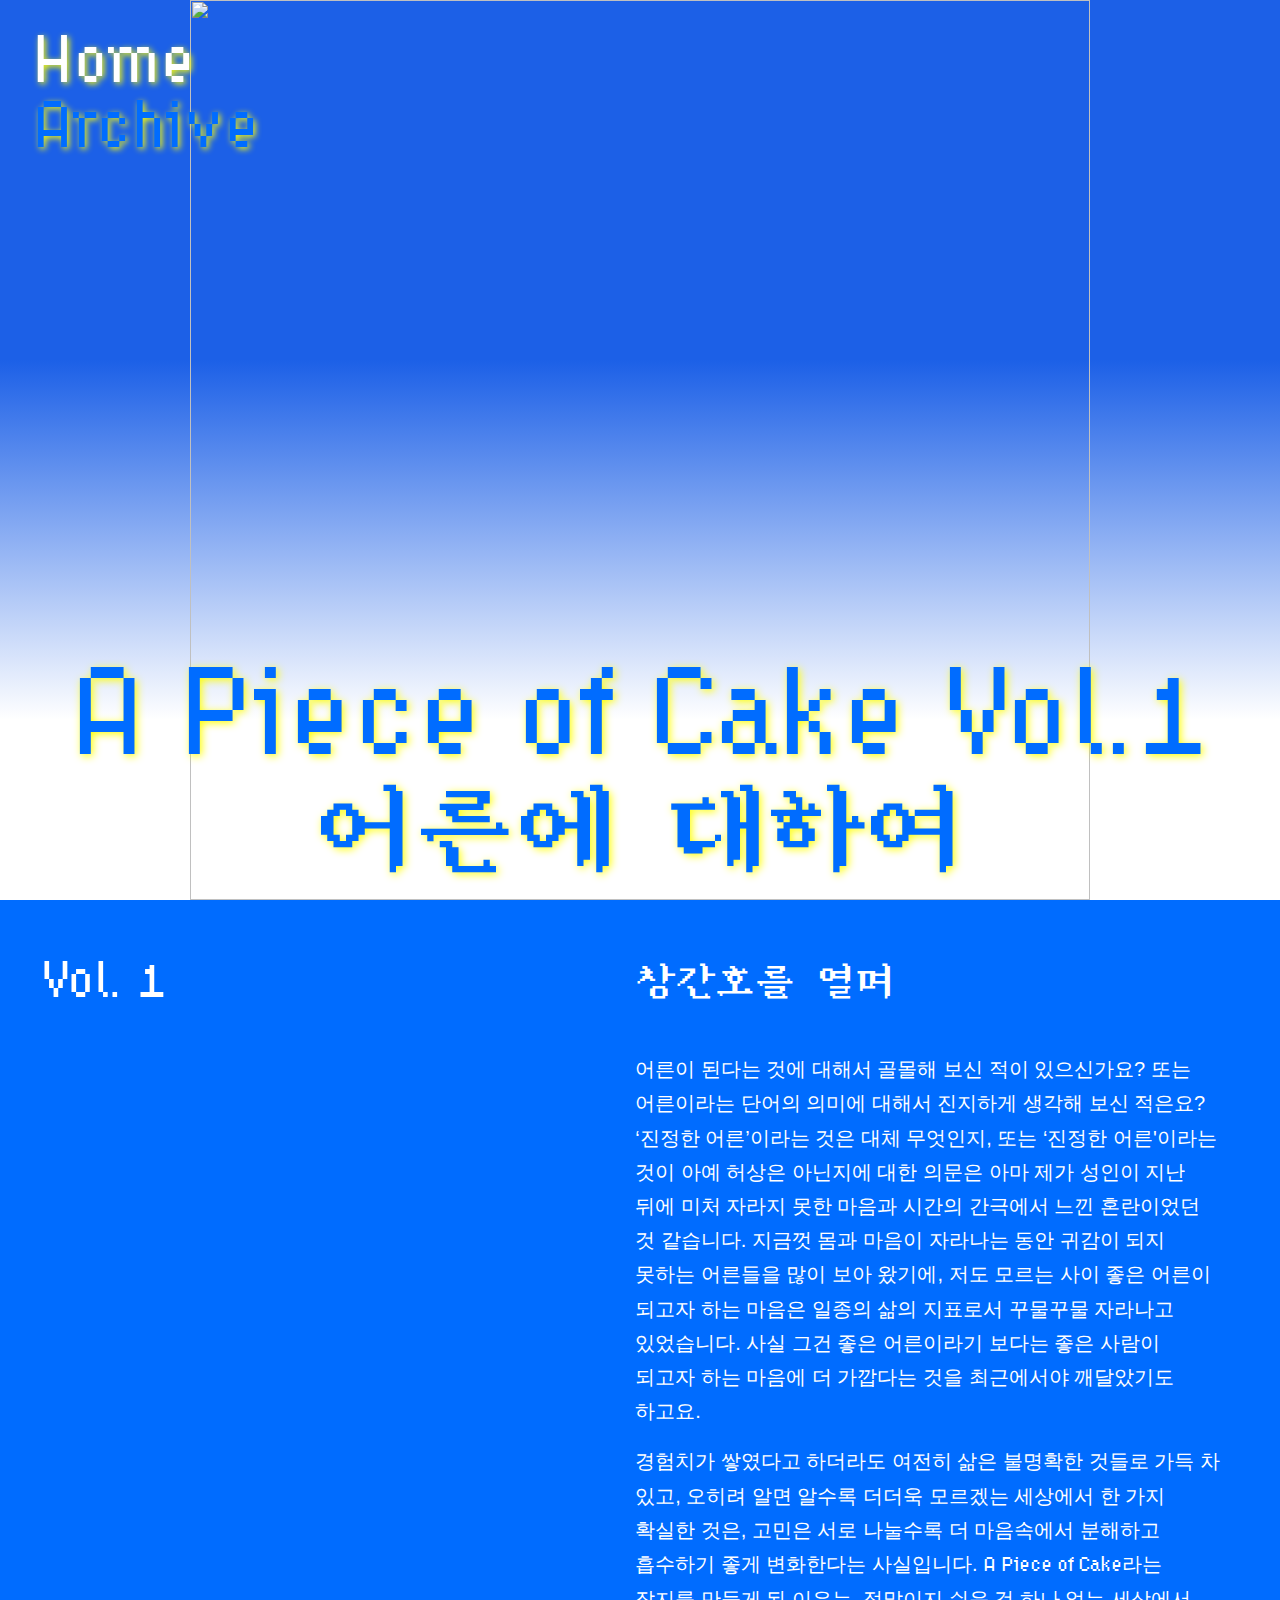
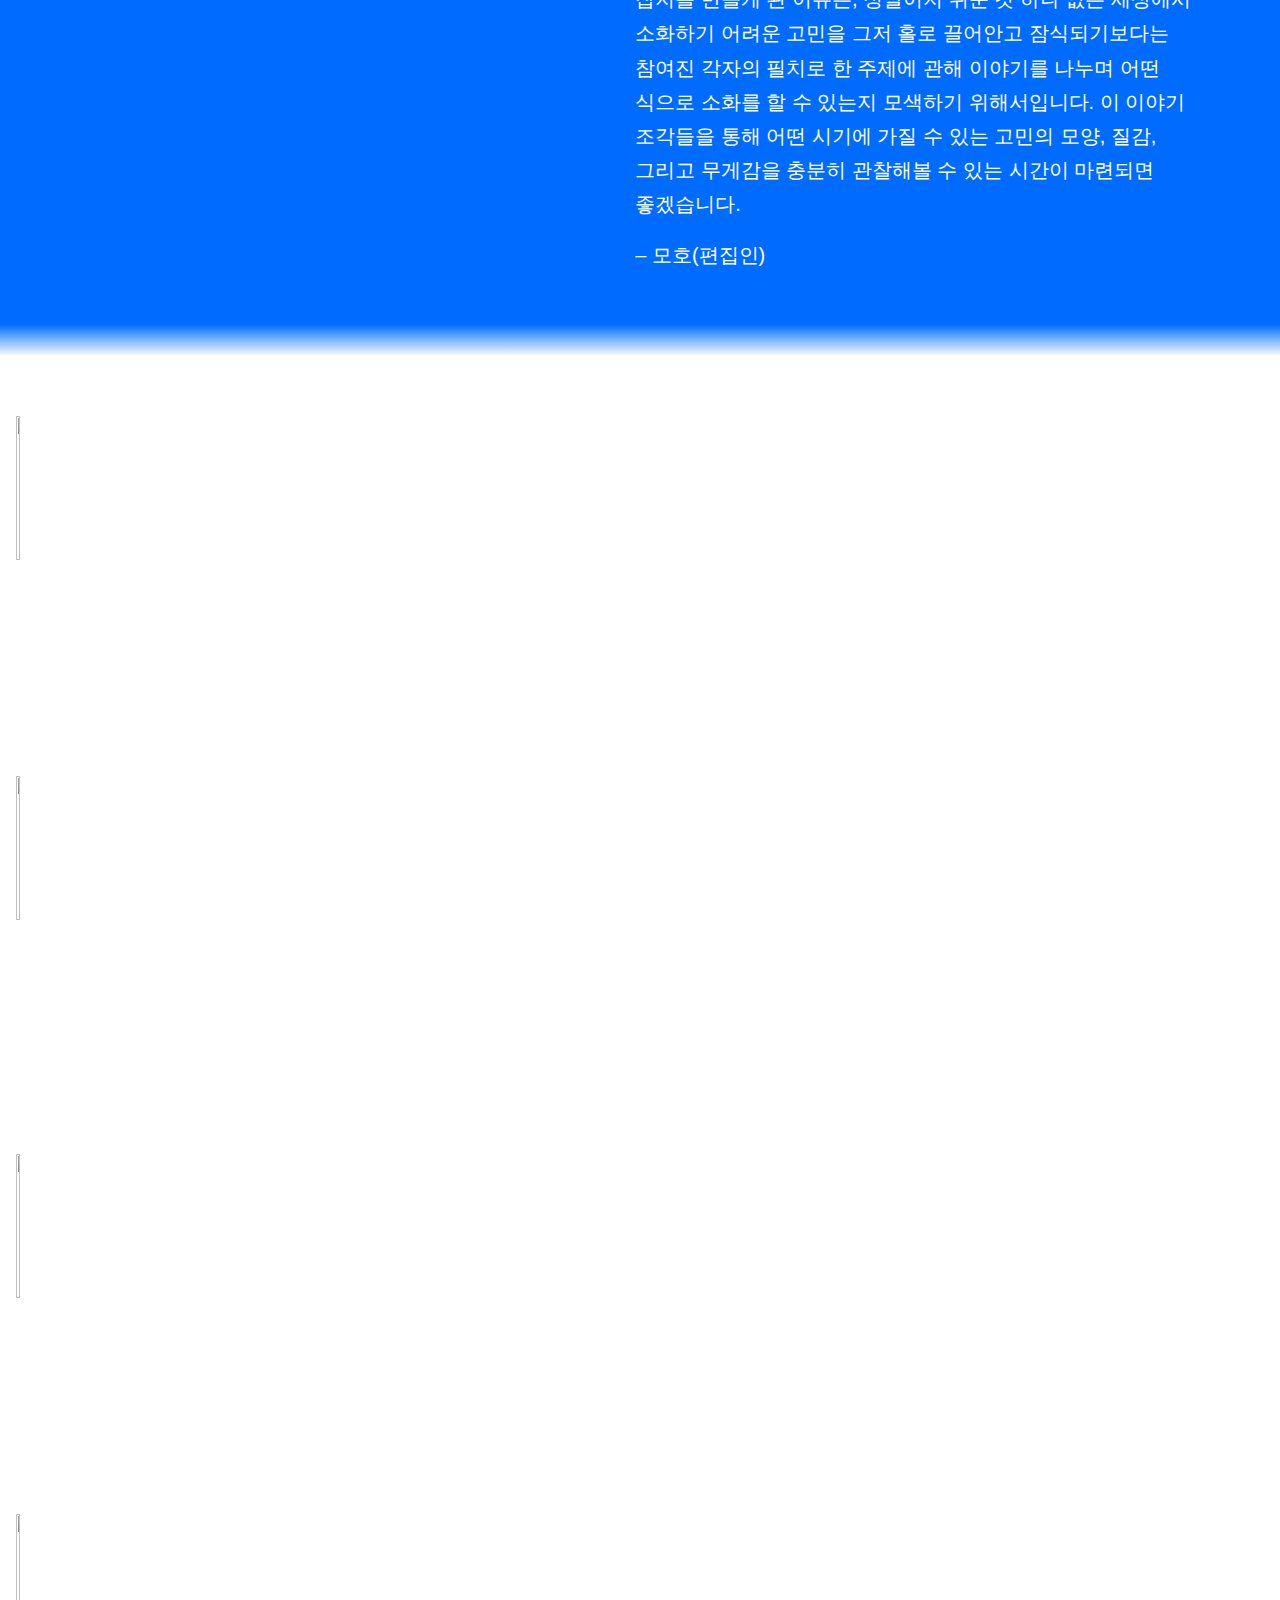
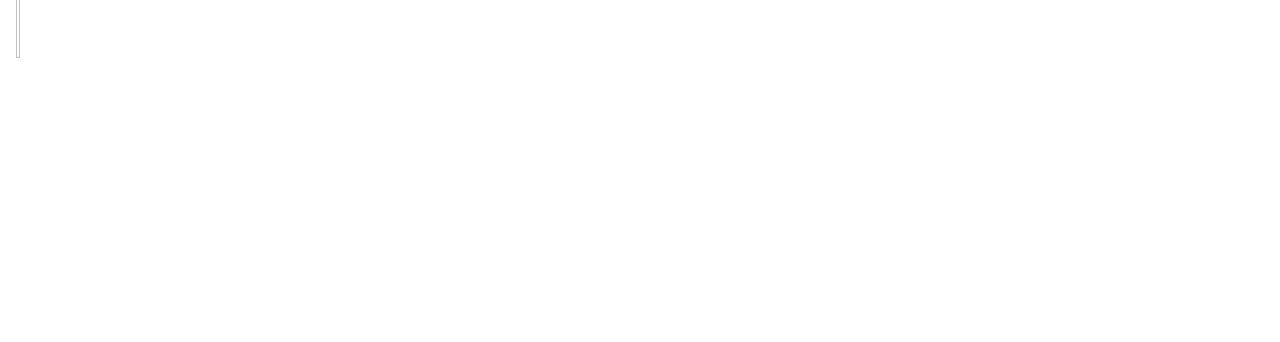
==== index.html @ 08dabeeb "Update index.html" ====
<html>

<head>
    <link href="style.css" rel="stylesheet" />
    <meta name="viewport" content="width=device-width, initial-scale=1.0">
    <!-- head section -->
    <meta charset="utf-8">
    <meta name="viewport" content="width=device-width, initial-scale=1.0">
    <title>A Piece of Cake</title>
    <link rel="preconnect" href="https://fonts.googleapis.com">
    <link rel="preconnect" href="https://fonts.gstatic.com" crossorigin>
    <link rel="stylesheet" href="https://use.typekit.net/sup1kyk.css">

</head>

<body>
     <div class="snowflake">
  <img src="https://i.imgur.com/RhcFx2c.png" width="25px">
  </div>
  <div class="snowflake">
💗
  </div>
  <div class="snowflake">
⭐
  </div>
  <div class="snowflake">
  <img src="https://i.imgur.com/KNVq7BA.png" width="25px">
  </div>
  <div class="snowflake">
 🐻
  </div>
  <div class="snowflake">
 <img src="https://i.imgur.com/RlGqJbG.png" width="25px">
  </div>
  <div class="snowflake">
   <img src="https://i.imgur.com/ihLG0Xl.png" width="25px">
  </div>
  <div class="snowflake">
 💖
  </div>
    <div class="snowflake">
   <img src="https://i.imgur.com/5XEeEf5.png" width="25px">
  </div>
  <div class="snowflake">
🍰
  </div>

    
  <header>
    <div class="nav-left">
    <a href="https://apieceofcake.kr/">Home</a><br>
    Archive
    </div>
    <div class="nav-right">
        <img src="https://i.imgur.com/lGwQfUf.png" width="100%;">
        <a href="#top"><img class="img-top" src="https://i.imgur.com/0zuUFqR.png"></a>
      </div>
  </header>

    <!-- partial:index.partial.html -->
    <div class="plate">
        <div class="plate-img">
            <img src="https://i.imgur.com/OkeqlAW.png">
        </div>
        <div class="plate-text">
            <h1 id="title">A Piece of Cake Vol.1</h1>
            <h1 id="id1">어른에 대하여</h1>
        </div>
    </div>

    <div class="opening">
        <div class="footer-name">
            <h1 id="id2">Vol. 1</h1>
        </div>
        <div class="footer-text">
            <h1 id="id3">창간호를 열며</h1><br>
            <p>어른이 된다는 것에 대해서 골몰해 보신 적이 있으신가요? 또는 어른이라는 단어의 의미에 대해서 진지하게 생각해 보신 적은요? ‘진정한 어른’이라는 것은 대체 무엇인지, 또는
                ‘진정한 어른'이라는 것이 아예 허상은 아닌지에 대한 의문은 아마 제가 성인이 지난 뒤에 미처 자라지 못한 마음과 시간의 간극에서 느낀 혼란이었던 것 같습니다. 지금껏 몸과 마음이
                자라나는 동안 귀감이 되지 못하는 어른들을 많이 보아 왔기에, 저도 모르는 사이 좋은 어른이 되고자 하는 마음은 일종의 삶의 지표로서 꾸물꾸물 자라나고 있었습니다. 사실 그건 좋은
                어른이라기 보다는 좋은 사람이 되고자 하는 마음에 더 가깝다는 것을 최근에서야 깨달았기도 하고요.</p>
            <p>경험치가 쌓였다고 하더라도 여전히 삶은 불명확한 것들로 가득 차 있고, 오히려 알면 알수록 더더욱 모르겠는 세상에서 한 가지 확실한 것은, 고민은 서로 나눌수록 더 마음속에서 분해하고 흡수하기 좋게 변화한다는 사실입니다. <em>A Piece of Cake</em>라는 잡지를 만들게 된 이유는, 정말이지 쉬운 것 하나 없는 세상에서 소화하기 어려운 고민을 그저 홀로 끌어안고 잠식되기보다는 참여진 각자의 필치로 한 주제에 관해 이야기를 나누며 어떤 식으로 소화를 할 수 있는지 모색하기 위해서입니다. 이 이야기 조각들을 통해 어떤 시기에 가질 수 있는 고민의 모양, 질감, 그리고 무게감을 충분히 관찰해볼 수 있는 시간이 마련되면 좋겠습니다.</p>
            <p>– 모호(편집인)</p>
        </div>
    </div>

<div class="cakes">
  <div class="cakes-img">
    <a href="vol1-1.html"><img src="https://i.imgur.com/VJdp5DY.png" width="100%;"></a>
    <a href="vol1-2.html"><img src="https://i.imgur.com/j5VMl2W.png" width="100%;"></a><br>
    <a href="vol1-3.html"><img src="https://i.imgur.com/gZuU8E0.png" width="100%;"></a>
    <a href="vol1-4.html"><img src="https://i.imgur.com/3EsRBGJ.png" width="100%;"></a>
</div>
</div>
    <!-- partial -->
</body>

</html>
---- style.css ----
*,
*:before,
*:after {
  margin: 0;
  box-sizing: border-box;
}


@font-face {
    font-family: 'hydrophiliaiced';
    src: url('hydrophilia_iced-webfont.woff2') format('woff2'),
         url('hydrophilia_iced-webfont.woff') format('woff');
    font-weight: normal;
    font-style: normal;
}

@font-face {
    font-family: 'Pretendard-Variable';
    src: url('https://cdn.jsdelivr.net/gh/Project-Noonnu/noonfonts_2107@1.1/Pretendard-Regular.woff') format('woff');
    font-weight: 400 600 800;
    font-display: swap;
    font-style: normal;
}

@font-face {
    font-family: 'Pretendard-Variable';
    src: url('https://cdn.jsdelivr.net/gh/Project-Noonnu/noonfonts_2107@1.1/Pretendard-Regular.woff') format('woff');
    font-weight: 400 600 800;
    font-display: swap;
    font-style: normal;
}


@font-face {
    font-family: 'DOSMyungjo';
    src: url('media/font/DOSMyungjo.woff') format('woff');
    font-display: swap;
    font-style: normal;
}

body {
  height: 100%;
  overflow-x: hidden; /* Hide horizontal scrollbar */
  font-family: 'Pretendard-Regular', sans-serif;
  font-size: var(--font-size-m);
  line-height: var(--line-height);
  overflow-y: scroll;
  margin: 0;
       background-image: url("https://i.imgur.com/jfkeXOe.png");
 background-position: center;
  background-size: cover;
    background-attachment: fixed;
    background-repeat:   no-repeat;
  height: 100%;

}

.snowflake {
  font-size: 3em;
  font-family: Arial;
  text-shadow: 0 0 3px #ffffff;
}

.snowflake img {
  width: 10%;
}

 @-webkit-keyframes snowflakes-fall{
    0%{
        top:-10%
    }
    100%{
        top:100%
    }
}
@-webkit-keyframes snowflakes-shake{
    0%{
        -webkit-transform:translateX(0px);
        transform:translateX(0px)
    }
    50%{
        -webkit-transform:translateX(80px);
        transform:translateX(80px)
    }
    100%{
        -webkit-transform:translateX(0px);
        transform:translateX(0px)
    }
}
@keyframes snowflakes-fall{
    0%{
        top:-10%
    }
    100%{
        top:100%
    }
}
@keyframes snowflakes-shake{
    0%{
        transform:translateX(0px)
    }
    50%{
        transform:translateX(80px)
    }
    100%{
        transform:translateX(0px)
    }
}
.snowflake{
    position:fixed;
    top:-10%;
    z-index:9999;
    -webkit-user-select:none;
    -moz-user-select:none;
    -ms-user-select:none;
    user-select:none;
    cursor:default;
    -webkit-animation-name:snowflakes-fall,snowflakes-shake;
    -webkit-animation-duration:3s,10s;
    -webkit-animation-timing-function:linear,ease-in-out;
    -webkit-animation-iteration-count:infinite,infinite;
    -webkit-animation-play-state:running,running;
    animation-name:snowflakes-fall,snowflakes-shake;
    animation-duration:3s,10s;
    animation-timing-function:linear,ease-in-out;
    animation-iteration-count:infinite,infinite;
    animation-play-state:running,running
}
.snowflake:nth-of-type(0){
    left:1%;
    -webkit-animation-delay:0s,0s;
    animation-delay:0s,0s
}
.snowflake:nth-of-type(1){
    left:10%;
    -webkit-animation-delay:1s,1s;
    animation-delay:1s,1s
}
.snowflake:nth-of-type(2){
    left:20%;
    -webkit-animation-delay:6s,.5s;
    animation-delay:6s,.5s
}
.snowflake:nth-of-type(3){
    left:30%;
    -webkit-animation-delay:4s,2s;
    animation-delay:4s,2s
}
.snowflake:nth-of-type(4){
    left:40%;
    -webkit-animation-delay:2s,2s;
    animation-delay:2s,2s
}
.snowflake:nth-of-type(5){
    left:50%;
    -webkit-animation-delay:8s,3s;
    animation-delay:8s,3s
}
.snowflake:nth-of-type(6){
    left:60%;
    -webkit-animation-delay:6s,2s;
    animation-delay:6s,2s
}
.snowflake:nth-of-type(7){
    left:70%;
    -webkit-animation-delay:2.5s,1s;
    animation-delay:2.5s,1s
}
.snowflake:nth-of-type(8){
    left:80%;
    -webkit-animation-delay:1s,0s;
    animation-delay:1s,0s
}
.snowflake:nth-of-type(9){
    left:90%;
    -webkit-animation-delay:3s,1.5s;
    animation-delay:3s,1.5s
}

::-webkit-scrollbar {
  width: 12px;
  height: 12px;
}
::-webkit-scrollbar-button {
  width: 0px;
  height: 0px;
}
::-webkit-scrollbar-thumb {
  background: #ffffff;
  border: 0px dashed #0055ff;
  border-radius: 50px;
  -webkit-box-shadow:0 0 6px #0032ff inset;
}
::-webkit-scrollbar-thumb:hover {
  background: #ffffff;
}
::-webkit-scrollbar-thumb:active {
  background: #ffffff;
}
::-webkit-scrollbar-track {
  background: #ffffff;
  border: 0px none #ffffff;
  border-radius: 50px;
}
::-webkit-scrollbar-track:hover {
  background: #ffffff;
}
::-webkit-scrollbar-track:active {
  background: #ffffff;
}
::-webkit-scrollbar-corner {
  background: transparent;
}

::selection {
  color: #2168D6;
  background: #F8F270;
}

/****** LANDING PAGE ******/

.plate {
  background: linear-gradient(0deg, white 20%, #1C60E7 60%);
  width: -moz-fit-content;
  height: 100%;
  /* filter: drop-shadow(0px 0px 3px rgba(0, 85, 255, 0.46)); */
  position: relative;
  margin: 0;
}

.plate-text {
  position: absolute;
  bottom: 20px;
  z-index: 999;
  width: 100%;
  margin-left/margin-right: auto;
}

#title { 
  font-size: 120px;
  line-height: 120px;
  color: #006cff; 
  font-family: hydrophiliaiced;
  font-style: normal;
  margin-bottom: 30px;
  filter: drop-shadow(2px 2px 4px yellow)
}

#id1 {
  font-size: 100px;
  color: #006cff;
  font-family: 'DOSMyungjo';
  padding: 0;
  margin: 0;
  filter: drop-shadow(2px 2px 4px yellow);
}

#id2 {
  font-family: hydrophiliaiced;
  font-size: 2.5em;
  text-align: left;
  color: #FFFFFF;
}

.plate img {
  height: 100vh;
  width: auto;
}

.opening {
  background: linear-gradient(0deg, rgba(0,0,0,0) 2%, #006cff 5%);
  width: -moz-fit-content;
  display: flex;
  justify-content: space-between;
}


#id3 {
  font-family: 'DOSMyungjo', serif;
  font-size: 2em;
  text-align: left;
  color: #FFFFFF;
  margin-bottom: 15px;
}


.footer-text {
  position: relative;
  font-family: 'Pretendard-Regular', sans-serif;
  z-index: 100;
  right: 0px;
  height: 100%;
  width: 60%;
  font-size: 20px;
  line-height: 171%;
  color: #ffffff;
  text-align: left;
  padding-right: 3em;
  padding-bottom: 3em;
  padding-top: 3em;
  word-break: keep-all;
  float: right;
  overflow-wrap: normal;
  font-weight: 400;
}

.footer-text > p{
  margin-bottom: 0.8em;
}

.footer-name {
  font-family: 'Pretendard-Regular', sans-serif;
  z-index: 100;
  right: 0px;
  height: 100%;
  width: 60%;
  font-size: 20px;
  line-height: 171%;
  color: #ffffff;
  text-align: left;
  text-align: left;
  padding: 3em;
  word-break: keep-all;
  height: 100%;
  overflow-wrap: normal;
  font-weight: 400;
  margin-bottom: 0.8em;
  margin-left: -1em;
}


.cakes{

  width: -moz-fit-content;
  hieght: 100%;
  padding: 0.5em;
    position: relative;
    text-align: 0.2em;
float: left;
text-align: center;

}

.cakes img{
width: 40%;
text-align: 0.2em;

}

.nav-left {
  position: fixed;
  z-index: 999;
  font-size: 5vw;
  margin-left: 0.5em;
  margin-top: 30px;
  color: #006cff;
font-family: hydrophiliaiced;
font-style: normal;
  filter: drop-shadow(2px 2px 3px yellow)
}

.nav-left:hover {
  position: fixed;
  z-index: 999;
  font-size: 5vw;
  margin-left: 0.5em;
  margin-top: 30px;
  color: yellow;
font-family:  hydrophiliaiced;
font-style: normal;
  filter: drop-shadow(2px 2px 2px #0032ff)
}

  .nav-right {
      position: fixed;
  z-index: 999;
 right: 0px;
 width: 25%;
 margin-right: 25px;
  margin-top: 30px;

  }

 .nav-right img{
        width: 100%;
        position: absolute;
        left: 0px;
        top: 0px;
        filter: drop-shadow(5px 5px 5px rgba(249, 255, 74, 0.86))

    }

    .img-top{
        display: none;   /* Hide top Image */
        z-index: 600;
    }


  .nav-right:hover .img-top{
    display: inline;
    width: 100%;
      position: absolute;
right: 0px;
 margin-right: 0px;
    z-index: 600;
  }

/****** MOBILE ******/
@media only screen and (max-width: 700px) {
  body {
  overflow-x: hidden; /* Hide horizontal scrollbar */
  display: flex;
  flex-direction: column;
  }

  ::-webkit-scrollbar {
    display: none;
}



.nav-left {
  font-size: 7.5vw;
  margin-left: 0.8em;
}

.nav-left:hover {
  font-size: 7.5vw;
margin-left: 0.8em;
}

.plate {
  width: -moz-fit-content;
  height: 100vh;
  margin: 0;
}

.plate-text {
  font-size: 6vw;
  margin: 0;
}

.plate-img {
  width: 100%;
  height: auto;
  margin: 0;
}

.plate-img > img {
  width: 100%;
  height: auto;
}

#title {
  font-size: 42px;
  line-height: 42px;
  margin: 0;
}


#id1 {
  font-size: 36px;
  line-height: 36px;
  margin: 0;
}

#id2 {
  font-family: hydrophiliaiced;
  font-size: 1.2em;
  text-align: left;
  color: #FFFFFF;
  left: -1em;
}

#id3 {
  font-family: 'DOSMyungjo', serif;
  font-size: 1.2em;
  text-align: left;
  color: #FFFFFF;
}


.footer-name {
  display: none;
}

.opening {
  background: linear-gradient(0deg, rgba(0,0,0,0) 2%, #006cff 5%);
  width: -moz-fit-content;
  display: flex;
  flex-direction: column;
  padding-top: 1em;
  justify-content: space-between;

}

.footer-text {
  font-size: 18px;
  width: 100%;
  color: #ffffff;
  margin-top: -1em;
  margin-left: 2em;
}

.footer-name {
  margin-left: 1.7em;

}

.nav-right {
  width: 30%;
  margin-right: 1.3em;
}


.post-cake {
  padding-top: 100px;
}

.post-cake > img {
  width: 80%;
}

.youtube-container {
  width: 100%;
}
  
}
  
/****** POSTS ******/

.work {
  height: auto;
  width: 600px;
  display: block;
  margin-left: auto;
  margin-right: auto;
  word-break: keep-all;
}


.work > p{
  width: auto;
  margin-right: auto;
  color: #FCFFCE;
  text-align: left;
  display: inline-block;
  font-size: 20px;
  line-height: 171%;
  word-break: keep-all;
  display: flex;
  font-weight: 400;
  margin-bottom: 0.8em;
}

.work > p.logline {
  font-weight: 600;
  color: #FCFFCE;
  word-break: keep-all;
}

.work > p.bigger {
  font-weight: 600;
  font-size: 24px;
  line-height: 171%;
  color: #FCFFCE;
  word-break: keep-all;
  margin-bottom: 0;
  margin-top: 40px;
}

.work > p.sub {
  font-weight: 600;
  font-size: 21px;
  line-height: 171%;
  color: #FCFFCE;
  word-break: keep-all;
  margin-bottom: 0;
}

.work > p.underline{
  font-size: 20px;
  text-decoration: underline wavy;
  line-height: 171%;
  word-break: keep-all;
  display: flex;
  font-weight: 400;
}

.work > p.slider__txt{
  font-size: 20px;
  word-break: keep-all;
}
  
h2 {
    font-size: 16px;
    line-height: 160%;
    word-break: keep-all;
    display: block;
    font-weight: 600;
    text-align: center;
    color: #34B190;
    background-color: #FCFFCE;
    border-radius: 25px;
    padding: 5px;
    width: 145px;
    margin-left: auto;
    margin-right: auto;
    margin-bottom: 60px;
}

h3 {
    font-size: 16px;
    line-height: 160%;
    word-break: keep-all;
    display: block;
    font-weight: 600;
    text-align: center;
    color: #FCFFCE;

    text-decoration: underline wavy;
    border-radius: 25px;
    padding: 5px;
    width: 145px;
    margin-left: auto;
    margin-right: auto;
    margin-bottom: 20px;
}

em {
  font-family: 'hydrophiliaiced', serif;
  font-style: normal;
}

.work > img {
    position: relative;
    display: block;
    place-items: center;
    height: auto;
    width: 100%;
    margin: auto;
    z-index: 90;
    border: 2px solid #F4FFCE;
    border-radius: 113px;
    margin: 40px 0 40px 0;
}

div{
  margin-bottom: 30px;
}


h1 {
    font-family: 'DOSMyungjo', serif;
    font-weight: 400;
    font-size: 36px;
    line-height: 43px;
    display: block;
    text-align: center;
    color: #FCFFCE;
    margin-bottom: 60px;
}

.resume-content {
    margin: 1em 0 2em 0;
    list-style: none;
}

.resume-content-item {
    font-size: var(--font-size-m);
    line-height: calc(var(--line-height) * 1.7);
    padding-left: 10em;
    padding-right: auto;
}

#resume > article:last-of-type > .resume-content {
    margin-bottom: 0;
}

#main{
  width: auto;
  height: 100vh;
  background-color: #34B190;
  display: flex;
  justify-content: center;
  padding: 0;
  overflow: hidden;
  margin: auto;
}

img {
    position: relative;
    display: block;
    place-items: center;
    height: auto;
    width: 50%;
    margin: auto;
    z-index: 90;
}


.profile {
  height: auto;
  width: 45%;
  display: block;
  margin-left: auto;
  margin-right: auto;
  word-break: keep-all;
  align-items: center;
  margin-top: 200px;
}

  .profile > h1{
    font-size: 16px;
    line-height: 171%;
    word-break: keep-all;
    display: block;
    font-weight: 600;
    text-align: center;
    color: #FCFFCE;
    margin: 20px 0 20px 0;
  }

  .profile > p{
    font-size: 16px;
    line-height: 171%;
    word-break: keep-all;
    display: block;
    font-weight: 400;
    text-align: center;
    color: #FCFFCE;
  }

  .profile > p.underline{
    font-size: 16px;
    line-height: 171%;
    word-break: keep-all;
    display: block;
    font-weight: 400;
    text-align: center;
    color: #FCFFCE;
    text-decoration: underline;
    margin-top: 20px;
  }

  .profile > img{
    position: relative;
    display: block;
    place-items: center;
    height: auto;
    width: 30%;
    margin: auto;
    z-index: 90;
    border: 2px solid #F4FFCE;
    border-radius: 80px;
  }


/*horizontal slide css code*/

  .work.j > p {
    display: block;
    white-space: normal;
  }

  .section input[id*="slide"]{
    display:none;
  }

  .section .slidewrap {
    max-width: 100%;
    margin:0 auto;
    overflow: hidden;
  }

  .section .slidelist{
    white-space: nowrap;
    font-size:0;
  }

  .section .slidelist > li{
    display: inline-block;
    vertical-align: middle;
    width: 100%;
    transition: all .5s;
  }

  .section .slidelist > li > a{
    display: block;
  }

  .section .slidelist > li > a img{
    width: 50%;
  }

  .section .slidelist label{
    position: absolute;
    z-index: 10;
    top: 50%;
    transform: translateY(-50%);
    padding: 50px;
    cursor: pointer;
  }

  .section .slidelist .left{
    left: 0;
    background: url("https://i.imgur.com/8QI4dfr.png") center center / 50% no-repeat;
  }

  .section .slidelist .right{
    right: 0;
    background: url("https://i.imgur.com/XAldSvO.png") center center / 50% no-repeat;
  }

  .section [id="slide01"]:checked ~ .slidewrap .slidelist > li {transform:translateX(0%);}
  .section [id="slide02"]:checked ~ .slidewrap .slidelist > li {transform:translateX(-100%);}
  .section [id="slide03"]:checked ~ .slidewrap .slidelist > li {transform:translateX(-200%);}
  .section [id="slide04"]:checked ~ .slidewrap .slidelist > li {transform:translateX(-300%);}
  .section [id="slide05"]:checked ~ .slidewrap .slidelist > li {transform:translateX(-400%);}


iframe {
  position: relative;
  display: grid;
  place-items: center;
  width: 50%;
  margin: auto;
  transition: width 1s linear;
  z-index: 90;
  margin-bottom: 100px;
}

a:link {
  color : white;
  text-decoration: none;
}
a:visited {
  color : white;
  text-decoration: none;
}

a:active {
  color : white;
  text-decoration: none;
}

footer{
  bottom:0;
  width:100%;
  height: auto;
  padding-bottom: 50px;
  padding-top: 50px;
  display: flex;
  justify-content: space-between;
  filter: drop-shadow(0px 0px 5px #FFFFFF);
  gap: 70%;
}

footer > #arrow > a{
  display: flex;
  flex-direction: row;
  flex: 1;
  justify-content: space-between;
  align-items: stretch;
  align-content: space-between;
  flex-wrap: wrap;
}

/****PAGES****/

body.moho {
  background-color: #34B190;
}

/*annu*/

body.annu {
  background-color: #242424;
}

.annu > h1{
  color: #FFEE59;
}

.annu > h2{
  color: #242424;
  background-color: #FFEE59;
}

.annu > h3{
  color: #FFEE59;
}

.annu > p{
  color: #FFEE59;
}

.annu > .profile > p{
  color: #FFEE59;
}

.annu > .profile > h1{
  color: #FFEE59;
}

.annu > .profile > img{
  border: 2px solid #FFEE59;
}

/*jinsim*/

body.jinsim {
  background-color: #A88CDA;
}

.jinsim > h1{
  color: #69FFA5;
}

.jinsim > h2{
  color: #A88CDA;
  background-color: #69FFA5;
}

.jinsim > h3{
  color: #69FFA5;
}

.jinsim > p{
  color: #69FFA5;
}

.jinsim > .profile > p{
  color: #69FFA5;
}

.jinsim > .profile > h1{
  color: #69FFA5;
}

.jinsim > .profile > img{
  border: 2px solid #69FFA5;
}

/*j*/

body.j {
  background-color: #006496;
}

.j > h1{
  color: #F4FFCE;
}

.j > h2{
  color: #006496;
  background-color: #F4FFCE;
}

.j > h3{
  color: #F4FFCE;
}

.j > p{
  color: #F4FFCE;
  width: 600px;
}

.j > .profile > p{
  color: #F4FFCE;
}

.j > .profile > h1{
  color: #F4FFCE;
}

.j > .profile > img{
  border: 2px solid #F4FFCE;
}


@media ( max-width: 768px ) {


  .work {
    height: auto;
    width: 85%;
    display: block;
    margin-left: auto;
    margin-right: auto;
    word-break: keep-all;
  }

  .profile > img{
    position: relative;
    display: block;
    place-items: center;
    height: auto;
    width: 80%;
    margin: auto;
    z-index: 90;
    border: 2px solid #F4FFCE;
    border-radius: 80px;
  }

  img {
      position: relative;
      display: block;
      place-items: center;
      height: auto;
      width: 30%;
      margin: auto;
      z-index: 90;
  }

  .logo-image{
     overflow: hidden;
     display: block;
     position: absolute;
     width: 320px;
     height: 70px;
     filter: drop-shadow(0px 0px 5px #FFFFFF);
     margin-left: 0;
  }

  nav {
      position: fixed;
      top: 23px;
      width: 300px;
      height: 67px;
      z-index: 100;
      place-items: center;
      margin-left: auto;
      margin-right: auto;
      display: block;
  }

  nav > ul > li > a{
        flex:1;
        display: block;
        color: white;
        font-size: 30px;
        text-shadow: 0 0 3px #FFFFFF;
        font-family: 'Hydrophilia Iced', sans-serif;
        text-align: center;
      }

      footer{
        bottom:0;
        width:100%;
        height: auto;
        padding-bottom: 20px;
        padding-top: 50px;
        display: flex;
        justify-content: space-between;
        filter: drop-shadow(0px 0px 5px #FFFFFF);
        gap: 50%;
      }

      footer > #arrow > a{
        display: flex;
        flex-direction: row;
        flex: 1;
        justify-content: space-between;
        align-items: stretch;
        align-content: space-between;
        flex-wrap: wrap;
      }
}

/*youtube*/

.youtube-container {
  position: relative;
  overflow: hidden;
  width: 60%;
  margin: auto;
  border: 2px solid #FFEE59;
  border-radius: 40px;
}

.youtube-container::after {
  display: block;
  content: "";
  padding-top: 56.25%;
}

.youtube-container iframe {
  position: absolute;
  top: 0;
  left: 0;
  width: 100%;
  height: 100%;
}
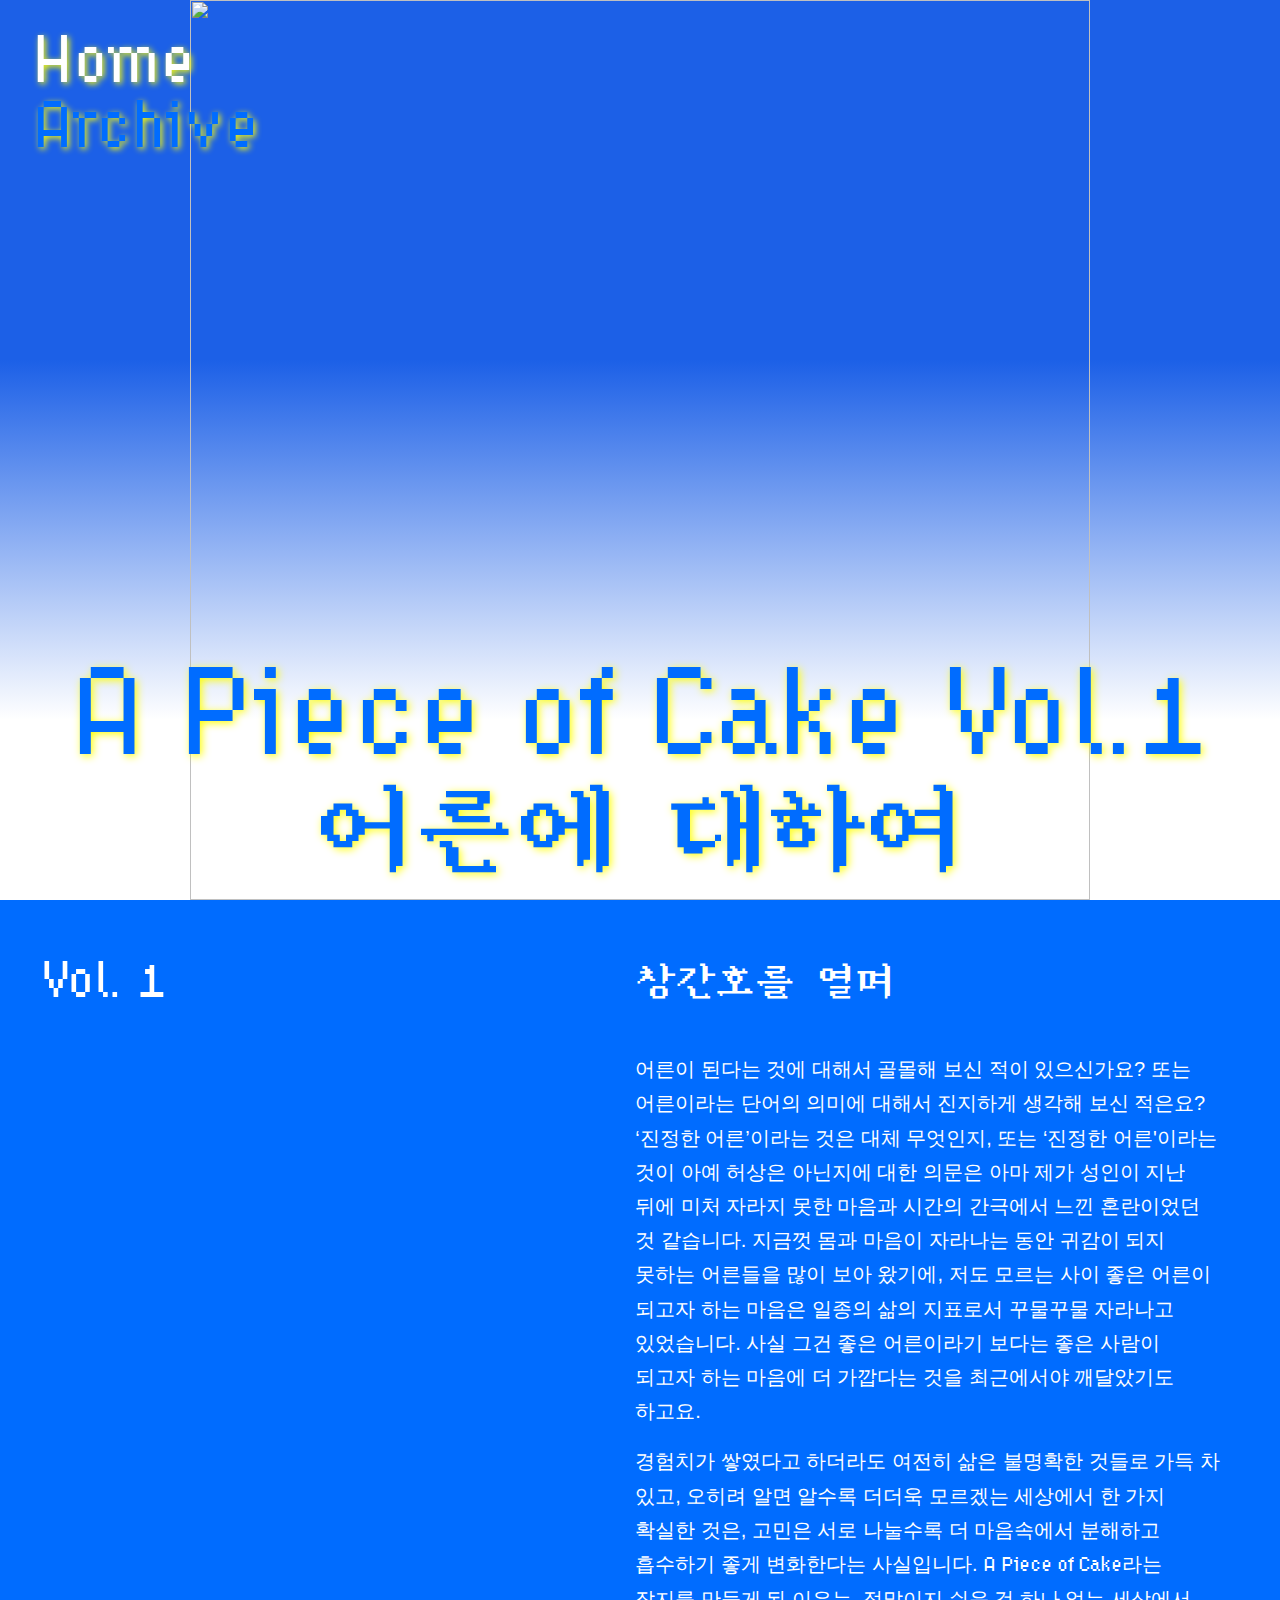
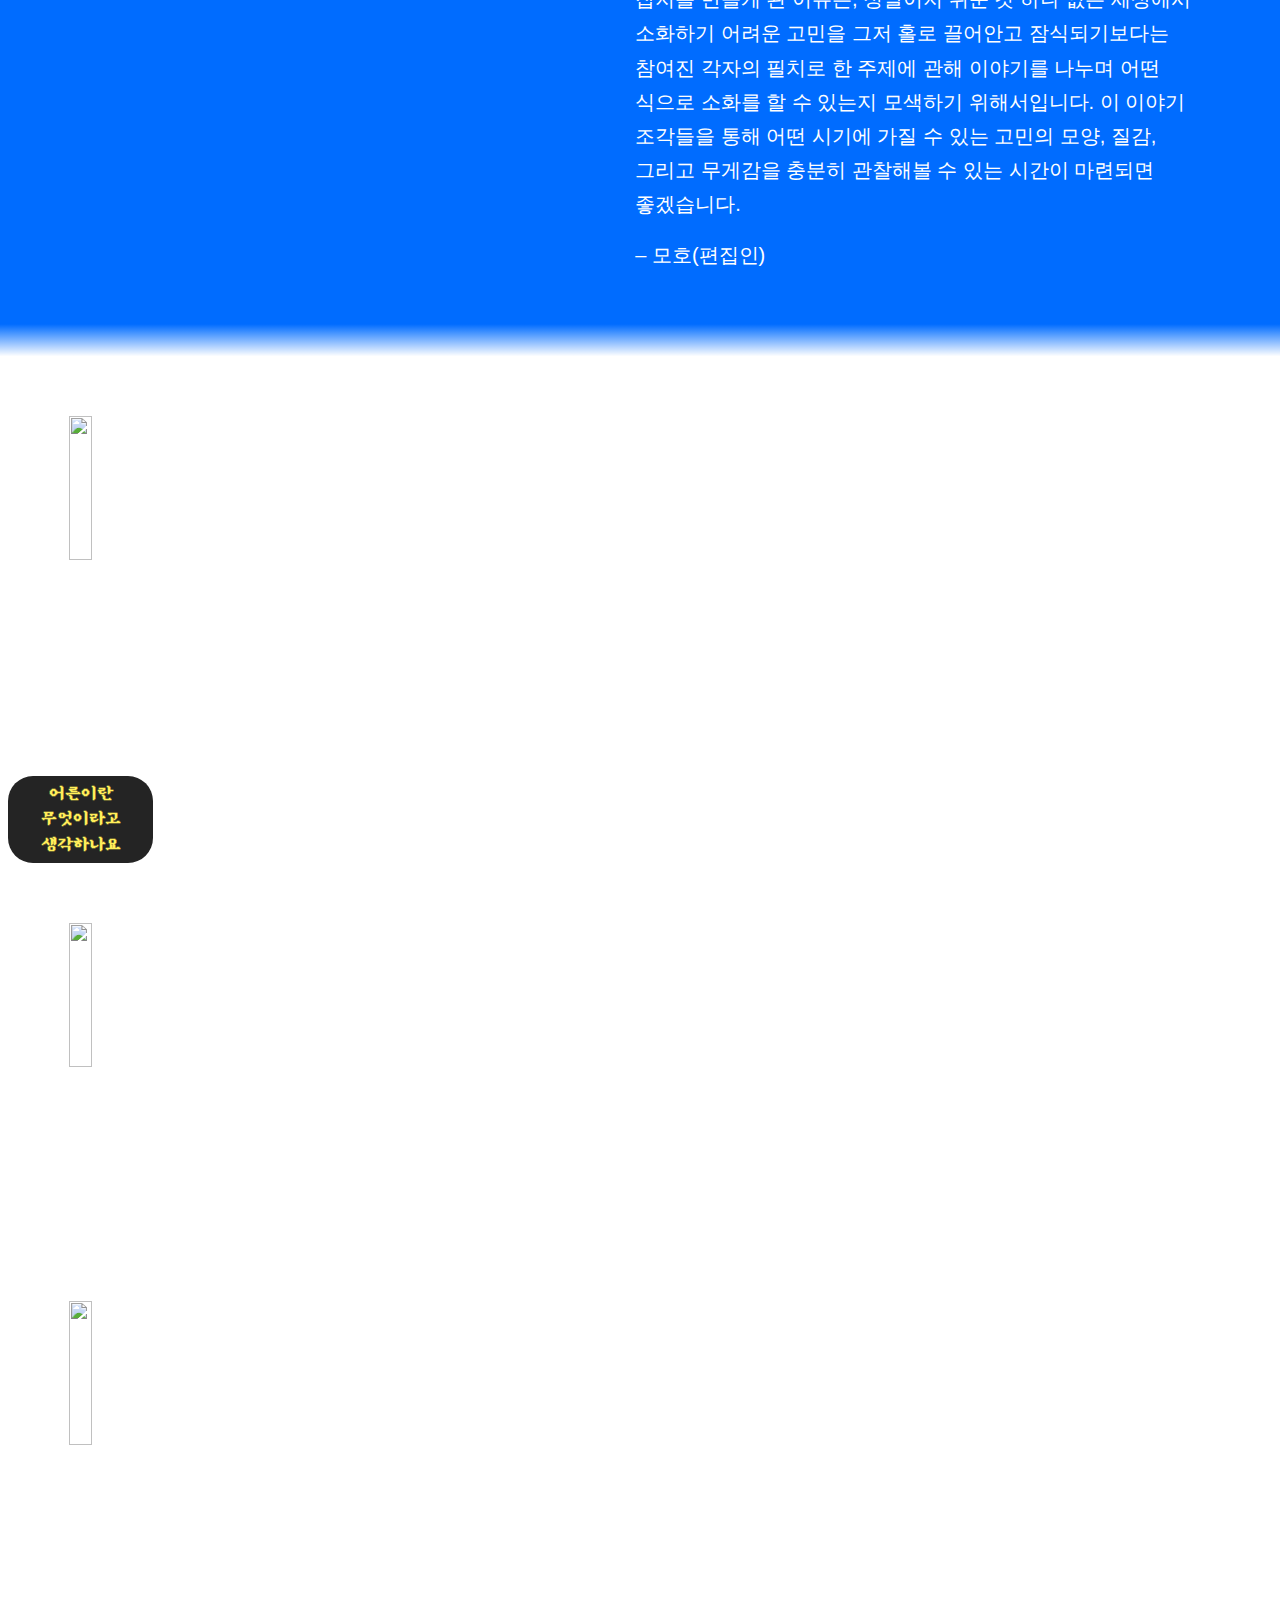
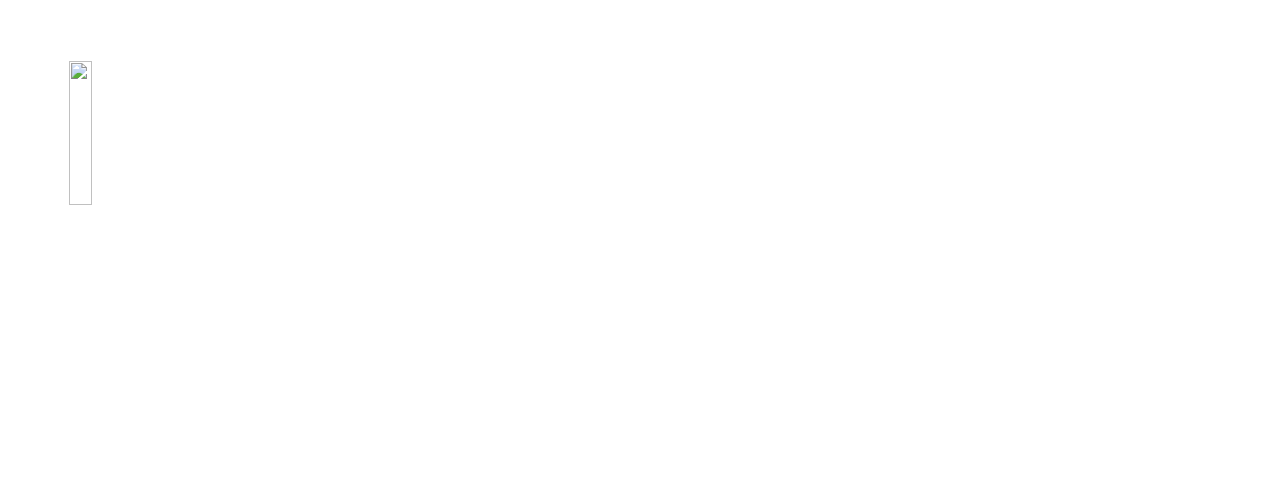
==== commit 196401de: "Update index.html" ====
--- a/index.html
+++ b/index.html
@@ -10,54 +10,53 @@
     <link rel="preconnect" href="https://fonts.googleapis.com">
     <link rel="preconnect" href="https://fonts.gstatic.com" crossorigin>
     <link rel="stylesheet" href="https://use.typekit.net/sup1kyk.css">
-
 </head>
 
 <body>
-     <div class="snowflake">
-  <img src="https://i.imgur.com/RhcFx2c.png" width="25px">
-  </div>
-  <div class="snowflake">
-💗
-  </div>
-  <div class="snowflake">
-⭐
-  </div>
-  <div class="snowflake">
-  <img src="https://i.imgur.com/KNVq7BA.png" width="25px">
-  </div>
-  <div class="snowflake">
- 🐻
-  </div>
-  <div class="snowflake">
- <img src="https://i.imgur.com/RlGqJbG.png" width="25px">
-  </div>
-  <div class="snowflake">
-   <img src="https://i.imgur.com/ihLG0Xl.png" width="25px">
-  </div>
-  <div class="snowflake">
- 💖
-  </div>
     <div class="snowflake">
-   <img src="https://i.imgur.com/5XEeEf5.png" width="25px">
-  </div>
-  <div class="snowflake">
-🍰
-  </div>
+        <img src="https://i.imgur.com/RhcFx2c.png" width="25px">
+    </div>
+    <div class="snowflake">
+        💗
+    </div>
+    <div class="snowflake">
+        ⭐
+    </div>
+    <div class="snowflake">
+        <img src="https://i.imgur.com/KNVq7BA.png" width="25px">
+    </div>
+    <div class="snowflake">
+        🐻
+    </div>
+    <div class="snowflake">
+        <img src="https://i.imgur.com/RlGqJbG.png" width="25px">
+    </div>
+    <div class="snowflake">
+        <img src="https://i.imgur.com/ihLG0Xl.png" width="25px">
+    </div>
+    <div class="snowflake">
+        💖
+    </div>
+    <div class="snowflake">
+        <img src="https://i.imgur.com/5XEeEf5.png" width="25px">
+    </div>
+    <div class="snowflake">
+        🍰
+    </div>
 
-    
-  <header>
-    <div class="nav-left">
-    <a href="https://apieceofcake.kr/">Home</a><br>
-    Archive
-    </div>
-    <div class="nav-right">
-        <img src="https://i.imgur.com/lGwQfUf.png" width="100%;">
-        <a href="#top"><img class="img-top" src="https://i.imgur.com/0zuUFqR.png"></a>
-      </div>
-  </header>
+    <header>
+        <div class="nav-left">
+            <a href="https://apieceofcake.kr/">Home</a><br>
+            Archive
+        </div>
+        <div class="nav-right">
+            <img src="https://i.imgur.com/lGwQfUf.png" width="100%;">
+            <a href="#top"><img class="img-top" src="https://i.imgur.com/0zuUFqR.png"></a>
+        </div>
+    </header>
 
     <!-- partial:index.partial.html -->
+
     <div class="plate">
         <div class="plate-img">
             <img src="https://i.imgur.com/OkeqlAW.png">
@@ -74,23 +73,23 @@
         </div>
         <div class="footer-text">
             <h1 id="id3">창간호를 열며</h1><br>
-            <p>어른이 된다는 것에 대해서 골몰해 보신 적이 있으신가요? 또는 어른이라는 단어의 의미에 대해서 진지하게 생각해 보신 적은요? ‘진정한 어른’이라는 것은 대체 무엇인지, 또는
-                ‘진정한 어른'이라는 것이 아예 허상은 아닌지에 대한 의문은 아마 제가 성인이 지난 뒤에 미처 자라지 못한 마음과 시간의 간극에서 느낀 혼란이었던 것 같습니다. 지금껏 몸과 마음이
-                자라나는 동안 귀감이 되지 못하는 어른들을 많이 보아 왔기에, 저도 모르는 사이 좋은 어른이 되고자 하는 마음은 일종의 삶의 지표로서 꾸물꾸물 자라나고 있었습니다. 사실 그건 좋은
-                어른이라기 보다는 좋은 사람이 되고자 하는 마음에 더 가깝다는 것을 최근에서야 깨달았기도 하고요.</p>
+            <p>어른이 된다는 것에 대해서 골몰해 보신 적이 있으신가요? 또는 어른이라는 단어의 의미에 대해서 진지하게 생각해 보신 적은요? ‘진정한 어른’이라는 것은 대체 무엇인지, 또는 ‘진정한 어른'이라는 것이 아예 허상은 아닌지에 대한 의문은 아마 제가 성인이 지난 뒤에 미처 자라지 못한 마음과 시간의 간극에서 느낀 혼란이었던 것 같습니다. 지금껏 몸과 마음이 자라나는 동안 귀감이 되지 못하는 어른들을 많이 보아 왔기에, 저도 모르는 사이 좋은 어른이 되고자 하는 마음은 일종의 삶의 지표로서 꾸물꾸물 자라나고 있었습니다. 사실 그건 좋은 어른이라기 보다는 좋은 사람이 되고자 하는 마음에 더 가깝다는 것을 최근에서야 깨달았기도 하고요.</p>
             <p>경험치가 쌓였다고 하더라도 여전히 삶은 불명확한 것들로 가득 차 있고, 오히려 알면 알수록 더더욱 모르겠는 세상에서 한 가지 확실한 것은, 고민은 서로 나눌수록 더 마음속에서 분해하고 흡수하기 좋게 변화한다는 사실입니다. <em>A Piece of Cake</em>라는 잡지를 만들게 된 이유는, 정말이지 쉬운 것 하나 없는 세상에서 소화하기 어려운 고민을 그저 홀로 끌어안고 잠식되기보다는 참여진 각자의 필치로 한 주제에 관해 이야기를 나누며 어떤 식으로 소화를 할 수 있는지 모색하기 위해서입니다. 이 이야기 조각들을 통해 어떤 시기에 가질 수 있는 고민의 모양, 질감, 그리고 무게감을 충분히 관찰해볼 수 있는 시간이 마련되면 좋겠습니다.</p>
             <p>– 모호(편집인)</p>
         </div>
     </div>
 
-<div class="cakes">
-  <div class="cakes-img">
-    <a href="vol1-1.html"><img src="https://i.imgur.com/VJdp5DY.png" width="100%;"></a>
-    <a href="vol1-2.html"><img src="https://i.imgur.com/j5VMl2W.png" width="100%;"></a><br>
-    <a href="vol1-3.html"><img src="https://i.imgur.com/gZuU8E0.png" width="100%;"></a>
-    <a href="vol1-4.html"><img src="https://i.imgur.com/3EsRBGJ.png" width="100%;"></a>
-</div>
-</div>
+    <div class="cakes">
+        <div class="cakes-img">
+            <a href="vol1-1.html">
+                <img src="https://i.imgur.com/VJdp5DY.png" width="100%;">
+                <h4 class="annu">어른이란 무엇이라고 생각하나요</h4>
+            </a>
+            <a href="vol1-2.html"><img src="https://i.imgur.com/j5VMl2W.png" width="100%;"></a><br>
+            <a href="vol1-3.html"><img src="https://i.imgur.com/gZuU8E0.png" width="100%;"></a>
+            <a href="vol1-4.html"><img src="https://i.imgur.com/3EsRBGJ.png" width="100%;"></a>
+        </div>
+    </div>
     <!-- partial -->
 </body>
 
--- a/style.css
+++ b/style.css
@@ -46,12 +46,11 @@
   line-height: var(--line-height);
   overflow-y: scroll;
   margin: 0;
-       background-image: url("https://i.imgur.com/jfkeXOe.png");
- background-position: center;
+  background-image: url("https://i.imgur.com/jfkeXOe.png");
+  background-position: center;
   background-size: cover;
-    background-attachment: fixed;
-    background-repeat:   no-repeat;
-  height: 100%;
+  background-attachment: fixed;
+  background-repeat:   no-repeat;
 
 }
 
@@ -330,21 +329,37 @@
 
 
 .cakes{
-
   width: -moz-fit-content;
   hieght: 100%;
   padding: 0.5em;
-    position: relative;
-    text-align: 0.2em;
-float: left;
-text-align: center;
-
+  position: relative;
+  text-align: 0.2em;
+  float: left;
+  text-align: center;
 }
 
 .cakes img{
 width: 40%;
 text-align: 0.2em;
 
+}
+
+h4 {
+  font-family: 'DOSMyungjo', serif;
+  font-size: 16px;
+  line-height: 160%;
+  word-break: keep-all;
+  display: block;
+  font-weight: 600;
+  text-align: center;
+  border-radius: 25px;
+  padding: 5px;
+  width: 145px;
+  margin-left: auto;
+  margin-right: auto;
+  margin-bottom: 60px;
+  color: #FFEE59;
+  background-color: #242424;
 }
 
 .nav-left {
@@ -441,14 +456,16 @@
 }
 
 .plate-img {
-  width: 100%;
-  height: auto;
+  height: 90%;
   margin: 0;
+  display: flex;
+  justify-content: center;
+  align-items: center;
 }
 
 .plate-img > img {
-  width: 100%;
-  height: auto;
+  width: auto;
+  height: 100%;
 }
 
 #title {
@@ -495,16 +512,21 @@
 }
 
 .footer-text {
-  font-size: 18px;
+  font-size: 16px;
   width: 100%;
   color: #ffffff;
-  margin-top: -1em;
-  margin-left: 2em;
+  padding-top: 1.5em;
+  padding-left: 1.5em;
+  padding-right: 1.5em;
 }
 
 .footer-name {
   margin-left: 1.7em;
 
+}
+
+.cakes img {
+  width: 80%;
 }
 
 .nav-right {
@@ -524,463 +546,6 @@
 .youtube-container {
   width: 100%;
 }
-  
-}
-  
-/****** POSTS ******/
-
-.work {
-  height: auto;
-  width: 600px;
-  display: block;
-  margin-left: auto;
-  margin-right: auto;
-  word-break: keep-all;
-}
-
-
-.work > p{
-  width: auto;
-  margin-right: auto;
-  color: #FCFFCE;
-  text-align: left;
-  display: inline-block;
-  font-size: 20px;
-  line-height: 171%;
-  word-break: keep-all;
-  display: flex;
-  font-weight: 400;
-  margin-bottom: 0.8em;
-}
-
-.work > p.logline {
-  font-weight: 600;
-  color: #FCFFCE;
-  word-break: keep-all;
-}
-
-.work > p.bigger {
-  font-weight: 600;
-  font-size: 24px;
-  line-height: 171%;
-  color: #FCFFCE;
-  word-break: keep-all;
-  margin-bottom: 0;
-  margin-top: 40px;
-}
-
-.work > p.sub {
-  font-weight: 600;
-  font-size: 21px;
-  line-height: 171%;
-  color: #FCFFCE;
-  word-break: keep-all;
-  margin-bottom: 0;
-}
-
-.work > p.underline{
-  font-size: 20px;
-  text-decoration: underline wavy;
-  line-height: 171%;
-  word-break: keep-all;
-  display: flex;
-  font-weight: 400;
-}
-
-.work > p.slider__txt{
-  font-size: 20px;
-  word-break: keep-all;
-}
-  
-h2 {
-    font-size: 16px;
-    line-height: 160%;
-    word-break: keep-all;
-    display: block;
-    font-weight: 600;
-    text-align: center;
-    color: #34B190;
-    background-color: #FCFFCE;
-    border-radius: 25px;
-    padding: 5px;
-    width: 145px;
-    margin-left: auto;
-    margin-right: auto;
-    margin-bottom: 60px;
-}
-
-h3 {
-    font-size: 16px;
-    line-height: 160%;
-    word-break: keep-all;
-    display: block;
-    font-weight: 600;
-    text-align: center;
-    color: #FCFFCE;
-
-    text-decoration: underline wavy;
-    border-radius: 25px;
-    padding: 5px;
-    width: 145px;
-    margin-left: auto;
-    margin-right: auto;
-    margin-bottom: 20px;
-}
-
-em {
-  font-family: 'hydrophiliaiced', serif;
-  font-style: normal;
-}
-
-.work > img {
-    position: relative;
-    display: block;
-    place-items: center;
-    height: auto;
-    width: 100%;
-    margin: auto;
-    z-index: 90;
-    border: 2px solid #F4FFCE;
-    border-radius: 113px;
-    margin: 40px 0 40px 0;
-}
-
-div{
-  margin-bottom: 30px;
-}
-
-
-h1 {
-    font-family: 'DOSMyungjo', serif;
-    font-weight: 400;
-    font-size: 36px;
-    line-height: 43px;
-    display: block;
-    text-align: center;
-    color: #FCFFCE;
-    margin-bottom: 60px;
-}
-
-.resume-content {
-    margin: 1em 0 2em 0;
-    list-style: none;
-}
-
-.resume-content-item {
-    font-size: var(--font-size-m);
-    line-height: calc(var(--line-height) * 1.7);
-    padding-left: 10em;
-    padding-right: auto;
-}
-
-#resume > article:last-of-type > .resume-content {
-    margin-bottom: 0;
-}
-
-#main{
-  width: auto;
-  height: 100vh;
-  background-color: #34B190;
-  display: flex;
-  justify-content: center;
-  padding: 0;
-  overflow: hidden;
-  margin: auto;
-}
-
-img {
-    position: relative;
-    display: block;
-    place-items: center;
-    height: auto;
-    width: 50%;
-    margin: auto;
-    z-index: 90;
-}
-
-
-.profile {
-  height: auto;
-  width: 45%;
-  display: block;
-  margin-left: auto;
-  margin-right: auto;
-  word-break: keep-all;
-  align-items: center;
-  margin-top: 200px;
-}
-
-  .profile > h1{
-    font-size: 16px;
-    line-height: 171%;
-    word-break: keep-all;
-    display: block;
-    font-weight: 600;
-    text-align: center;
-    color: #FCFFCE;
-    margin: 20px 0 20px 0;
-  }
-
-  .profile > p{
-    font-size: 16px;
-    line-height: 171%;
-    word-break: keep-all;
-    display: block;
-    font-weight: 400;
-    text-align: center;
-    color: #FCFFCE;
-  }
-
-  .profile > p.underline{
-    font-size: 16px;
-    line-height: 171%;
-    word-break: keep-all;
-    display: block;
-    font-weight: 400;
-    text-align: center;
-    color: #FCFFCE;
-    text-decoration: underline;
-    margin-top: 20px;
-  }
-
-  .profile > img{
-    position: relative;
-    display: block;
-    place-items: center;
-    height: auto;
-    width: 30%;
-    margin: auto;
-    z-index: 90;
-    border: 2px solid #F4FFCE;
-    border-radius: 80px;
-  }
-
-
-/*horizontal slide css code*/
-
-  .work.j > p {
-    display: block;
-    white-space: normal;
-  }
-
-  .section input[id*="slide"]{
-    display:none;
-  }
-
-  .section .slidewrap {
-    max-width: 100%;
-    margin:0 auto;
-    overflow: hidden;
-  }
-
-  .section .slidelist{
-    white-space: nowrap;
-    font-size:0;
-  }
-
-  .section .slidelist > li{
-    display: inline-block;
-    vertical-align: middle;
-    width: 100%;
-    transition: all .5s;
-  }
-
-  .section .slidelist > li > a{
-    display: block;
-  }
-
-  .section .slidelist > li > a img{
-    width: 50%;
-  }
-
-  .section .slidelist label{
-    position: absolute;
-    z-index: 10;
-    top: 50%;
-    transform: translateY(-50%);
-    padding: 50px;
-    cursor: pointer;
-  }
-
-  .section .slidelist .left{
-    left: 0;
-    background: url("https://i.imgur.com/8QI4dfr.png") center center / 50% no-repeat;
-  }
-
-  .section .slidelist .right{
-    right: 0;
-    background: url("https://i.imgur.com/XAldSvO.png") center center / 50% no-repeat;
-  }
-
-  .section [id="slide01"]:checked ~ .slidewrap .slidelist > li {transform:translateX(0%);}
-  .section [id="slide02"]:checked ~ .slidewrap .slidelist > li {transform:translateX(-100%);}
-  .section [id="slide03"]:checked ~ .slidewrap .slidelist > li {transform:translateX(-200%);}
-  .section [id="slide04"]:checked ~ .slidewrap .slidelist > li {transform:translateX(-300%);}
-  .section [id="slide05"]:checked ~ .slidewrap .slidelist > li {transform:translateX(-400%);}
-
-
-iframe {
-  position: relative;
-  display: grid;
-  place-items: center;
-  width: 50%;
-  margin: auto;
-  transition: width 1s linear;
-  z-index: 90;
-  margin-bottom: 100px;
-}
-
-a:link {
-  color : white;
-  text-decoration: none;
-}
-a:visited {
-  color : white;
-  text-decoration: none;
-}
-
-a:active {
-  color : white;
-  text-decoration: none;
-}
-
-footer{
-  bottom:0;
-  width:100%;
-  height: auto;
-  padding-bottom: 50px;
-  padding-top: 50px;
-  display: flex;
-  justify-content: space-between;
-  filter: drop-shadow(0px 0px 5px #FFFFFF);
-  gap: 70%;
-}
-
-footer > #arrow > a{
-  display: flex;
-  flex-direction: row;
-  flex: 1;
-  justify-content: space-between;
-  align-items: stretch;
-  align-content: space-between;
-  flex-wrap: wrap;
-}
-
-/****PAGES****/
-
-body.moho {
-  background-color: #34B190;
-}
-
-/*annu*/
-
-body.annu {
-  background-color: #242424;
-}
-
-.annu > h1{
-  color: #FFEE59;
-}
-
-.annu > h2{
-  color: #242424;
-  background-color: #FFEE59;
-}
-
-.annu > h3{
-  color: #FFEE59;
-}
-
-.annu > p{
-  color: #FFEE59;
-}
-
-.annu > .profile > p{
-  color: #FFEE59;
-}
-
-.annu > .profile > h1{
-  color: #FFEE59;
-}
-
-.annu > .profile > img{
-  border: 2px solid #FFEE59;
-}
-
-/*jinsim*/
-
-body.jinsim {
-  background-color: #A88CDA;
-}
-
-.jinsim > h1{
-  color: #69FFA5;
-}
-
-.jinsim > h2{
-  color: #A88CDA;
-  background-color: #69FFA5;
-}
-
-.jinsim > h3{
-  color: #69FFA5;
-}
-
-.jinsim > p{
-  color: #69FFA5;
-}
-
-.jinsim > .profile > p{
-  color: #69FFA5;
-}
-
-.jinsim > .profile > h1{
-  color: #69FFA5;
-}
-
-.jinsim > .profile > img{
-  border: 2px solid #69FFA5;
-}
-
-/*j*/
-
-body.j {
-  background-color: #006496;
-}
-
-.j > h1{
-  color: #F4FFCE;
-}
-
-.j > h2{
-  color: #006496;
-  background-color: #F4FFCE;
-}
-
-.j > h3{
-  color: #F4FFCE;
-}
-
-.j > p{
-  color: #F4FFCE;
-  width: 600px;
-}
-
-.j > .profile > p{
-  color: #F4FFCE;
-}
-
-.j > .profile > h1{
-  color: #F4FFCE;
-}
-
-.j > .profile > img{
-  border: 2px solid #F4FFCE;
-}
-
-
-@media ( max-width: 768px ) {
-
 
   .work {
     height: auto;
@@ -989,6 +554,10 @@
     margin-left: auto;
     margin-right: auto;
     word-break: keep-all;
+  }
+
+  .work > p{
+    font-size: 16px;
   }
 
   .profile > img{
@@ -1003,6 +572,7 @@
     border-radius: 80px;
   }
 
+/*
   img {
       position: relative;
       display: block;
@@ -1012,6 +582,7 @@
       margin: auto;
       z-index: 90;
   }
+*/
 
   .logo-image{
      overflow: hidden;
@@ -1066,7 +637,460 @@
         align-content: space-between;
         flex-wrap: wrap;
       }
-}
+  
+}
+  
+/****** POSTS ******/
+
+.work {
+  height: auto;
+  width: 600px;
+  display: block;
+  margin-left: auto;
+  margin-right: auto;
+  word-break: keep-all;
+}
+
+
+.work > p{
+  width: auto;
+  margin-right: auto;
+  color: #FCFFCE;
+  text-align: left;
+  display: inline-block;
+  font-size: 16px;
+  line-height: 171%;
+  word-break: keep-all;
+  display: flex;
+  font-weight: 400;
+  margin-bottom: 0.8em;
+}
+
+.work > p.logline {
+  font-weight: 600;
+  color: #FCFFCE;
+  word-break: keep-all;
+}
+
+.work > p.bigger {
+  font-weight: 600;
+  font-size: 24px;
+  line-height: 171%;
+  color: #FCFFCE;
+  word-break: keep-all;
+  margin-bottom: 0;
+  margin-top: 40px;
+}
+
+.work > p.sub {
+  font-weight: 600;
+  font-size: 21px;
+  line-height: 171%;
+  color: #FCFFCE;
+  word-break: keep-all;
+  margin-bottom: 0;
+}
+
+.work > p.underline{
+  font-size: 20px;
+  text-decoration: underline wavy;
+  line-height: 171%;
+  word-break: keep-all;
+  display: flex;
+  font-weight: 400;
+}
+
+.work > p.slider__txt{
+  font-size: 20px;
+  word-break: keep-all;
+}
+  
+h2 {
+    font-size: 16px;
+    line-height: 160%;
+    word-break: keep-all;
+    display: block;
+    font-weight: 600;
+    text-align: center;
+    color: #34B190;
+    background-color: #FCFFCE;
+    border-radius: 25px;
+    padding: 5px;
+    width: 145px;
+    margin-left: auto;
+    margin-right: auto;
+    margin-bottom: 60px;
+}
+
+h3 {
+    font-size: 16px;
+    line-height: 160%;
+    word-break: keep-all;
+    display: block;
+    font-weight: 600;
+    text-align: center;
+    color: #FCFFCE;
+
+    text-decoration: underline wavy;
+    border-radius: 25px;
+    padding: 5px;
+    width: 145px;
+    margin-left: auto;
+    margin-right: auto;
+    margin-bottom: 20px;
+}
+
+em {
+  font-family: 'hydrophiliaiced', serif;
+  font-style: normal;
+}
+
+.work > img {
+    position: relative;
+    display: block;
+    place-items: center;
+    height: auto;
+    width: 100%;
+    margin: auto;
+    z-index: 90;
+    border: 2px solid #F4FFCE;
+    border-radius: 113px;
+    margin: 40px 0 40px 0;
+}
+
+div{
+  margin-bottom: 30px;
+}
+
+
+h1 {
+    font-family: 'DOSMyungjo', serif;
+    font-weight: 400;
+    font-size: 36px;
+    line-height: 43px;
+    display: block;
+    text-align: center;
+    color: #FCFFCE;
+    margin-bottom: 60px;
+}
+
+.resume-content {
+    margin: 1em 0 2em 0;
+    list-style: none;
+}
+
+.resume-content-item {
+    font-size: var(--font-size-m);
+    line-height: calc(var(--line-height) * 1.7);
+    padding-left: 10em;
+    padding-right: auto;
+}
+
+#resume > article:last-of-type > .resume-content {
+    margin-bottom: 0;
+}
+
+#main{
+  width: auto;
+  height: 100vh;
+  background-color: #34B190;
+  display: flex;
+  justify-content: center;
+  padding: 0;
+  overflow: hidden;
+  margin: auto;
+}
+
+img {
+    position: relative;
+    display: block;
+    place-items: center;
+    height: auto;
+    width: 50%;
+    margin: auto;
+    z-index: 90;
+}
+
+
+.profile {
+  height: auto;
+  width: 45%;
+  display: block;
+  margin-left: auto;
+  margin-right: auto;
+  word-break: keep-all;
+  align-items: center;
+  margin-top: 200px;
+}
+
+  .profile > h1{
+    font-size: 16px;
+    line-height: 171%;
+    word-break: keep-all;
+    display: block;
+    font-weight: 600;
+    text-align: center;
+    color: #FCFFCE;
+    margin: 20px 0 20px 0;
+  }
+
+  .profile > p{
+    font-size: 16px;
+    line-height: 171%;
+    word-break: keep-all;
+    display: block;
+    font-weight: 400;
+    text-align: center;
+    color: #FCFFCE;
+  }
+
+  .profile > p.underline{
+    font-size: 16px;
+    line-height: 171%;
+    word-break: keep-all;
+    display: block;
+    font-weight: 400;
+    text-align: center;
+    color: #FCFFCE;
+    text-decoration: underline;
+    margin-top: 20px;
+  }
+
+  .profile > img{
+    position: relative;
+    display: block;
+    place-items: center;
+    height: auto;
+    width: 30%;
+    margin: auto;
+    z-index: 90;
+    border: 2px solid #F4FFCE;
+    border-radius: 80px;
+  }
+
+
+/*horizontal slide css code*/
+
+  .work.j > p {
+    display: block;
+    white-space: normal;
+  }
+
+  .section input[id*="slide"]{
+    display:none;
+  }
+
+  .section .slidewrap {
+    max-width: 100%;
+    margin:0 auto;
+    overflow: hidden;
+  }
+
+  .section .slidelist{
+    white-space: nowrap;
+    font-size:0;
+  }
+
+  .section .slidelist > li{
+    display: inline-block;
+    vertical-align: middle;
+    width: 100%;
+    transition: all .5s;
+  }
+
+  .section .slidelist > li > a{
+    display: block;
+  }
+
+  .section .slidelist > li > a img{
+    width: 50%;
+  }
+
+  .section .slidelist label{
+    position: absolute;
+    z-index: 10;
+    top: 50%;
+    transform: translateY(-50%);
+    padding: 50px;
+    cursor: pointer;
+  }
+
+  .section .slidelist .left{
+    left: 0;
+    background: url("https://i.imgur.com/8QI4dfr.png") center center / 50% no-repeat;
+  }
+
+  .section .slidelist .right{
+    right: 0;
+    background: url("https://i.imgur.com/XAldSvO.png") center center / 50% no-repeat;
+  }
+
+  .section [id="slide01"]:checked ~ .slidewrap .slidelist > li {transform:translateX(0%);}
+  .section [id="slide02"]:checked ~ .slidewrap .slidelist > li {transform:translateX(-100%);}
+  .section [id="slide03"]:checked ~ .slidewrap .slidelist > li {transform:translateX(-200%);}
+  .section [id="slide04"]:checked ~ .slidewrap .slidelist > li {transform:translateX(-300%);}
+  .section [id="slide05"]:checked ~ .slidewrap .slidelist > li {transform:translateX(-400%);}
+
+
+iframe {
+  position: relative;
+  display: grid;
+  place-items: center;
+  width: 50%;
+  margin: auto;
+  transition: width 1s linear;
+  z-index: 90;
+  margin-bottom: 100px;
+}
+
+a:link {
+  color : white;
+  text-decoration: none;
+}
+a:visited {
+  color : white;
+  text-decoration: none;
+}
+
+a:active {
+  color : white;
+  text-decoration: none;
+}
+
+footer{
+  bottom:0;
+  width:100%;
+  height: auto;
+  padding-bottom: 50px;
+  padding-top: 50px;
+  display: flex;
+  justify-content: space-between;
+  filter: drop-shadow(0px 0px 5px #FFFFFF);
+  gap: 70%;
+}
+
+footer > #arrow > a{
+  display: flex;
+  flex-direction: row;
+  flex: 1;
+  justify-content: space-between;
+  align-items: stretch;
+  align-content: space-between;
+  flex-wrap: wrap;
+}
+
+/****PAGES****/
+
+body.moho {
+  background-color: #34B190;
+}
+
+/*annu*/
+
+body.annu {
+  background-color: #242424;
+}
+
+.annu > h1{
+  color: #FFEE59;
+}
+
+.annu > h2{
+  color: #242424;
+  background-color: #FFEE59;
+}
+
+.annu > h3{
+  color: #FFEE59;
+}
+
+.annu > p{
+  color: #FFEE59;
+}
+
+.annu > .profile > p{
+  color: #FFEE59;
+}
+
+.annu > .profile > h1{
+  color: #FFEE59;
+}
+
+.annu > .profile > img{
+  border: 2px solid #FFEE59;
+}
+
+/*jinsim*/
+
+body.jinsim {
+  background-color: #A88CDA;
+}
+
+.jinsim > h1{
+  color: #69FFA5;
+}
+
+.jinsim > h2{
+  color: #A88CDA;
+  background-color: #69FFA5;
+}
+
+.jinsim > h3{
+  color: #69FFA5;
+}
+
+.jinsim > p{
+  color: #69FFA5;
+}
+
+.jinsim > .profile > p{
+  color: #69FFA5;
+}
+
+.jinsim > .profile > h1{
+  color: #69FFA5;
+}
+
+.jinsim > .profile > img{
+  border: 2px solid #69FFA5;
+}
+
+/*j*/
+
+body.j {
+  background-color: #006496;
+}
+
+.j > h1{
+  color: #F4FFCE;
+}
+
+.j > h2{
+  color: #006496;
+  background-color: #F4FFCE;
+}
+
+.j > h3{
+  color: #F4FFCE;
+}
+
+.j > p{
+  color: #F4FFCE;
+  width: 600px;
+}
+
+.j > .profile > p{
+  color: #F4FFCE;
+}
+
+.j > .profile > h1{
+  color: #F4FFCE;
+}
+
+.j > .profile > img{
+  border: 2px solid #F4FFCE;
+}
+
 
 /*youtube*/
 
@@ -1092,4 +1116,3 @@
   width: 100%;
   height: 100%;
 }
-
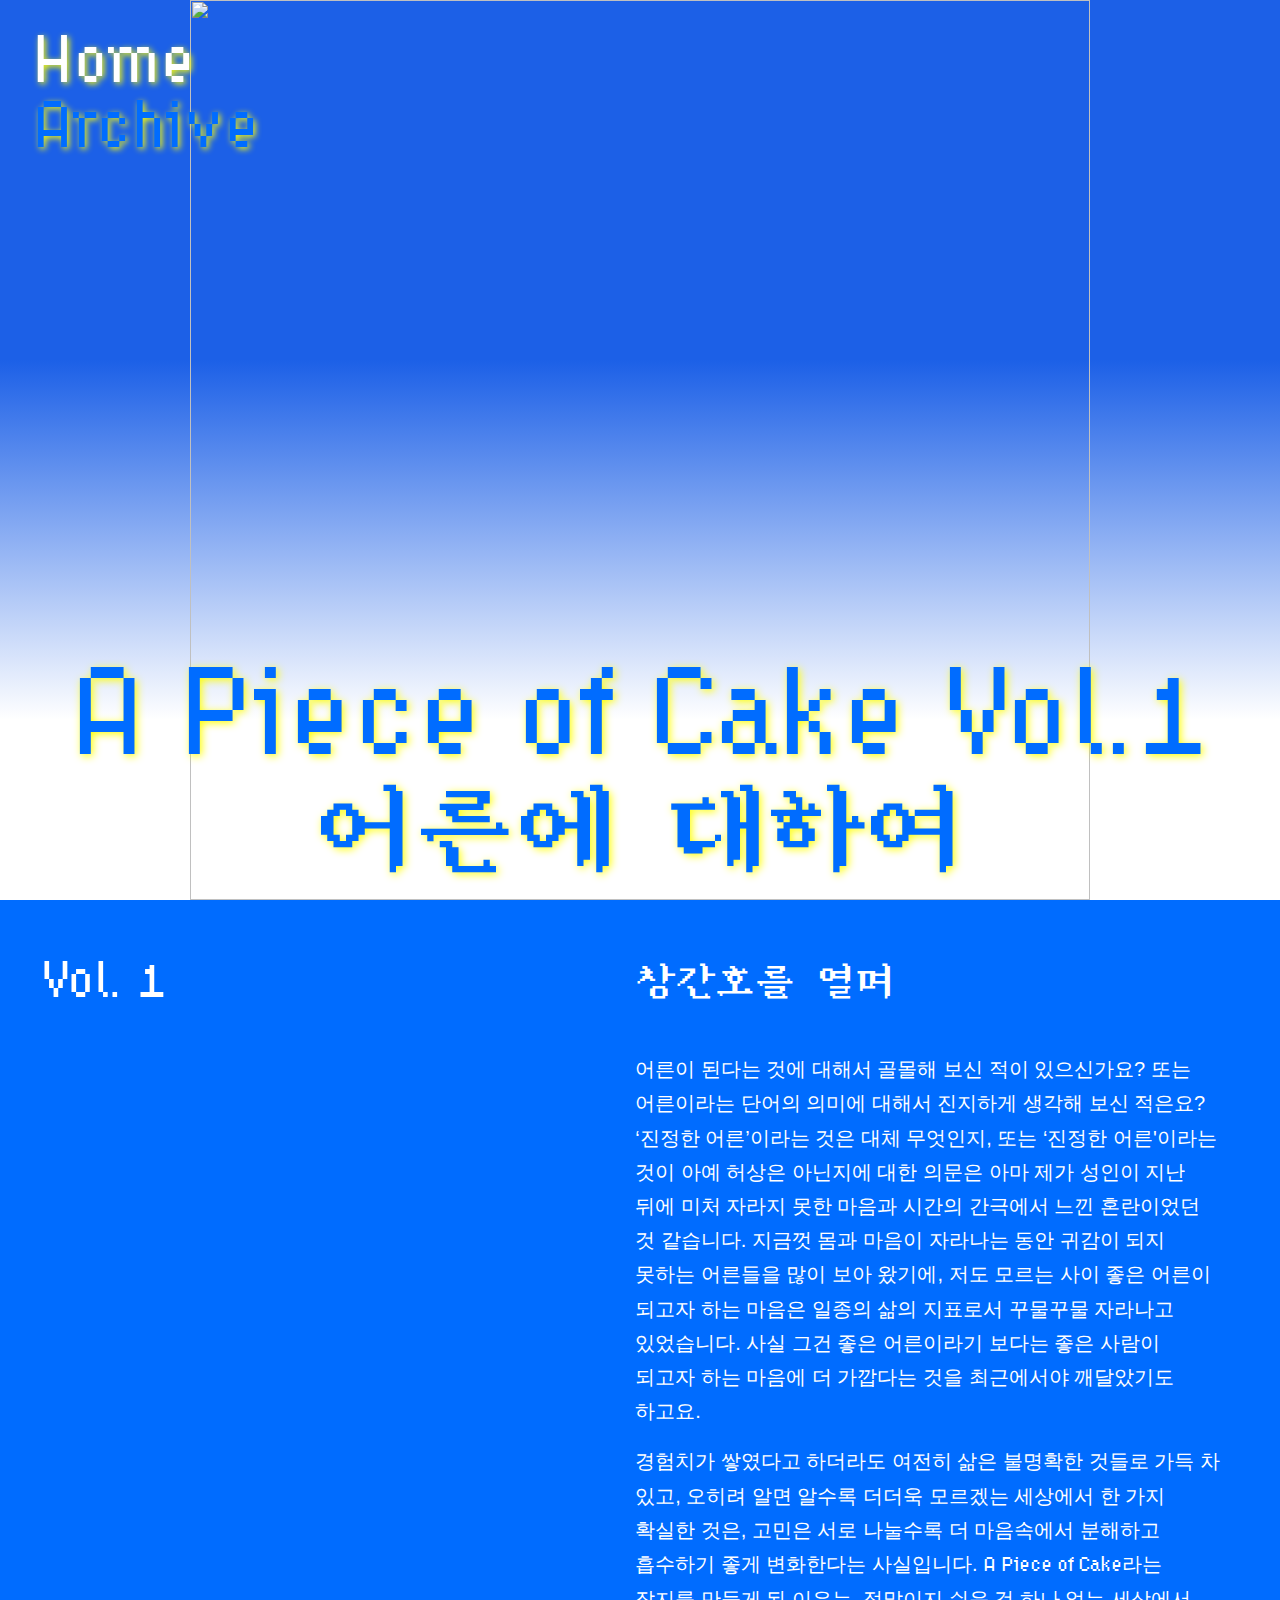
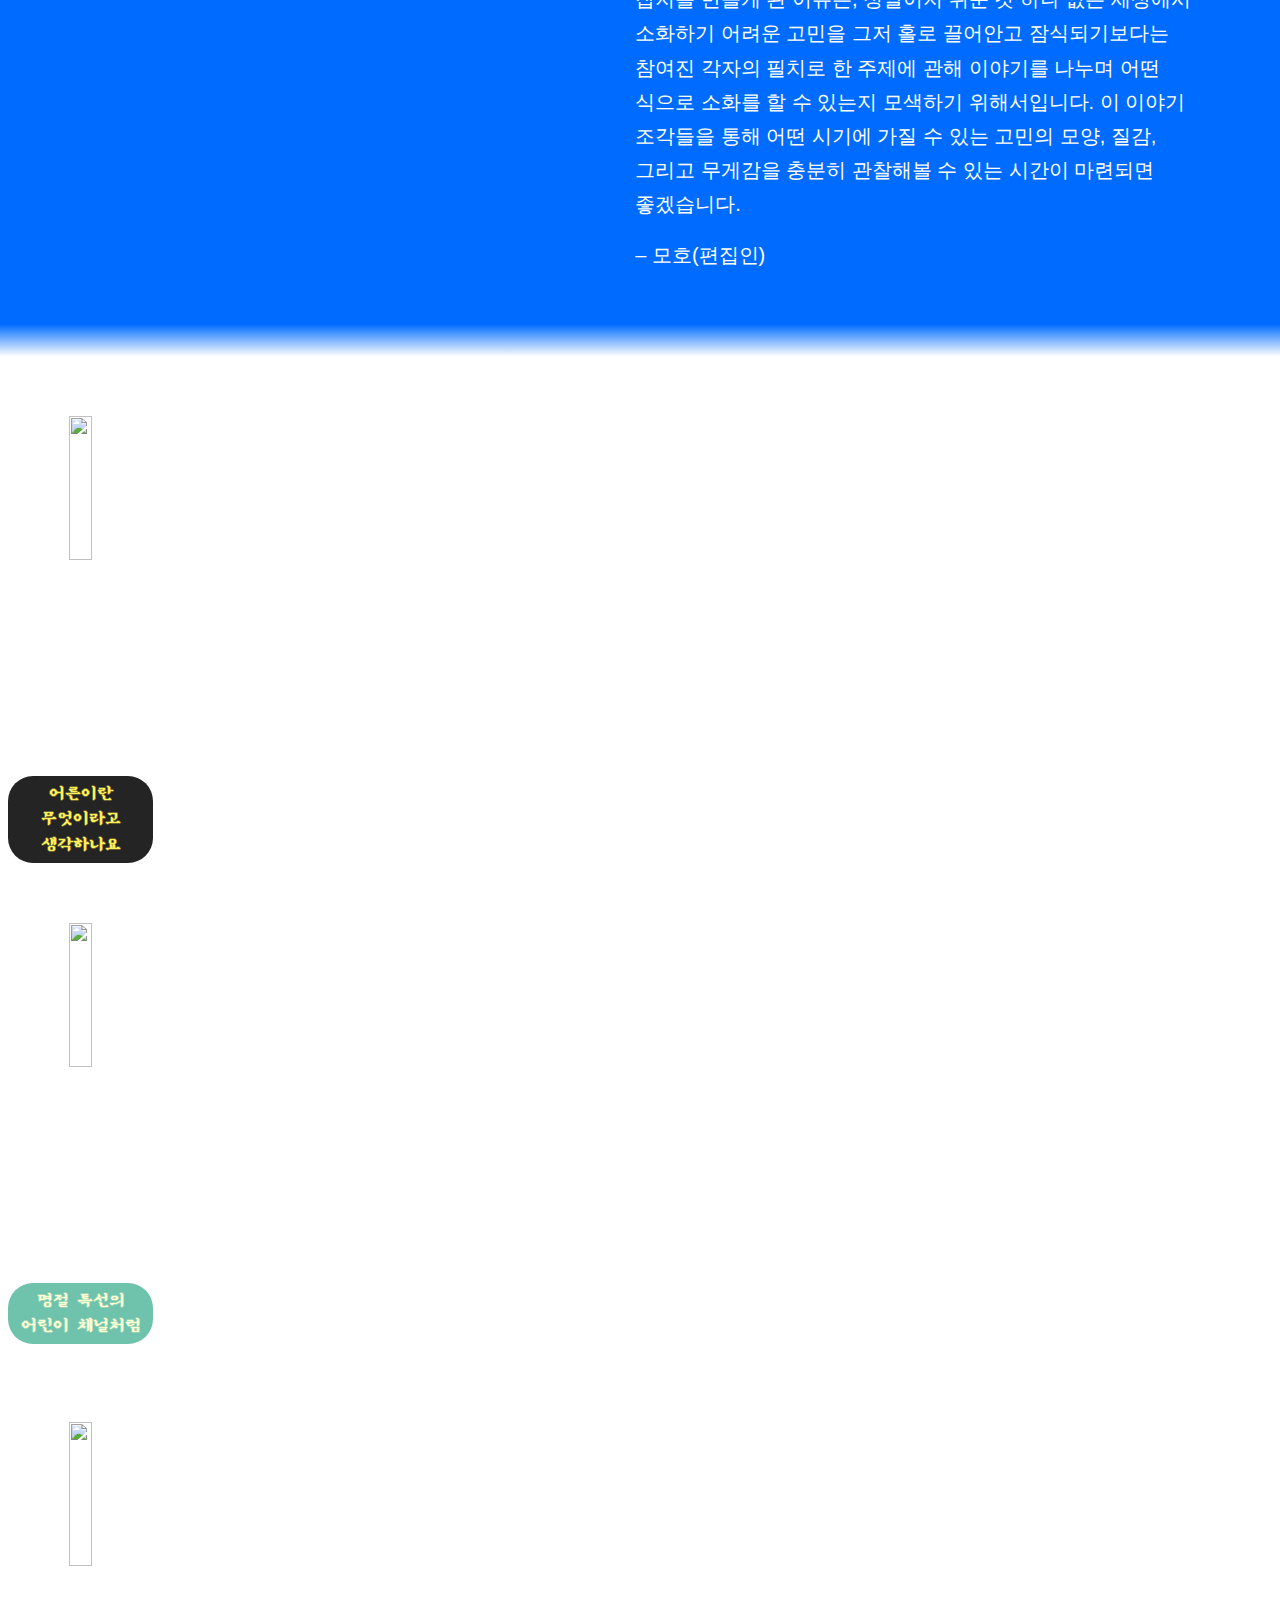
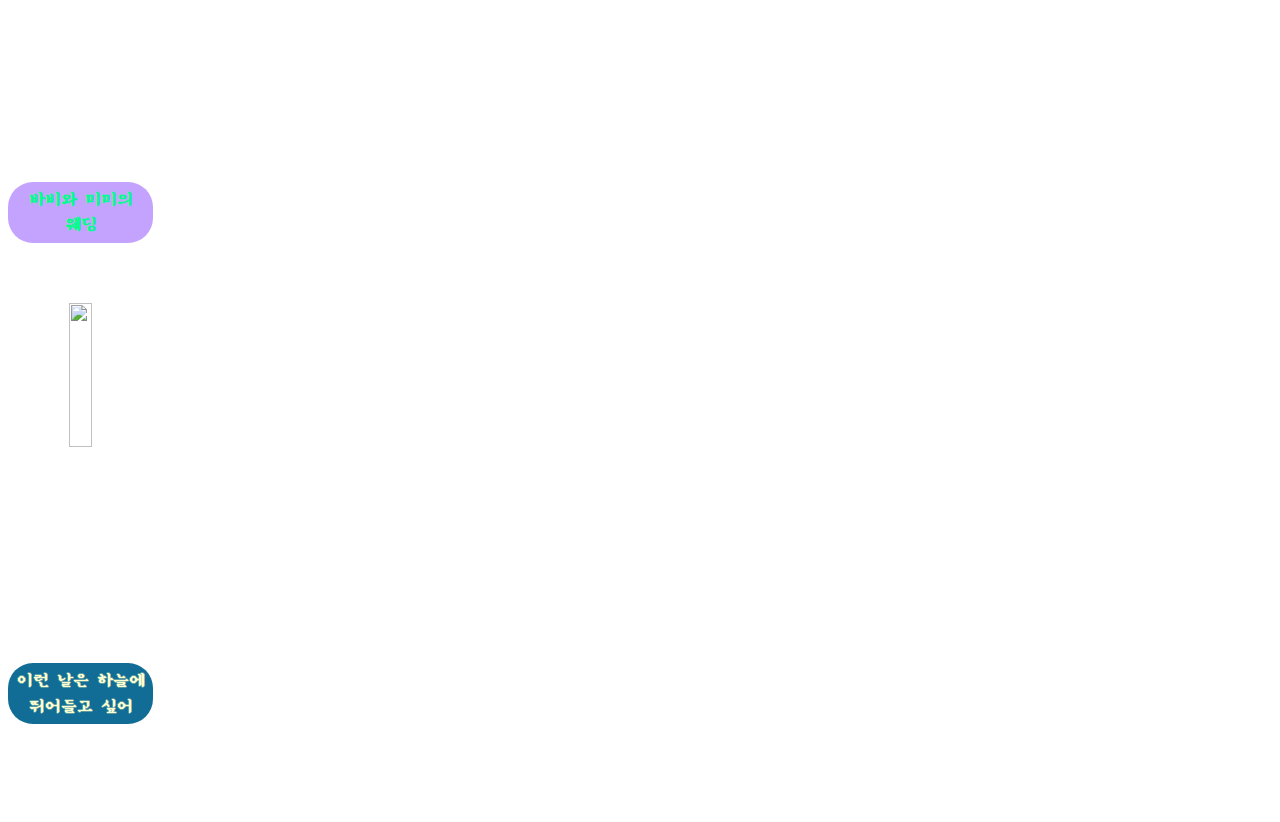
==== commit 98207faa: "Update index.html" ====
--- a/index.html
+++ b/index.html
@@ -83,11 +83,21 @@
         <div class="cakes-img">
             <a href="vol1-1.html">
                 <img src="https://i.imgur.com/VJdp5DY.png" width="100%;">
-                <h4 class="annu">어른이란 무엇이라고 생각하나요</h4>
+                <h4>어른이란 무엇이라고 생각하나요</h4>
             </a>
-            <a href="vol1-2.html"><img src="https://i.imgur.com/j5VMl2W.png" width="100%;"></a><br>
-            <a href="vol1-3.html"><img src="https://i.imgur.com/gZuU8E0.png" width="100%;"></a>
-            <a href="vol1-4.html"><img src="https://i.imgur.com/3EsRBGJ.png" width="100%;"></a>
+            <a href="vol1-2.html">
+                <img src="https://i.imgur.com/j5VMl2W.png" width="100%;">
+                <h4 style="color: #fcffd1; background-color: #6fc3ac;">명절 특선의 어린이 채널처럼</h4>
+            </a>
+            <br>
+            <a href="vol1-3.html">
+                <img src="https://i.imgur.com/gZuU8E0.png" width="100%;">
+                <h4 style="color: #00ff8c; background-color: #c4a3ff;">바비와 미미의 웨딩</h4>
+            </a>
+            <a href="vol1-4.html">
+                <img src="https://i.imgur.com/3EsRBGJ.png" width="100%;">
+                <h4 style="color: #fcffce; background-color: #116d95;">이런 날은 하늘에 뛰어들고 싶어</h4>
+            </a>
         </div>
     </div>
     <!-- partial -->
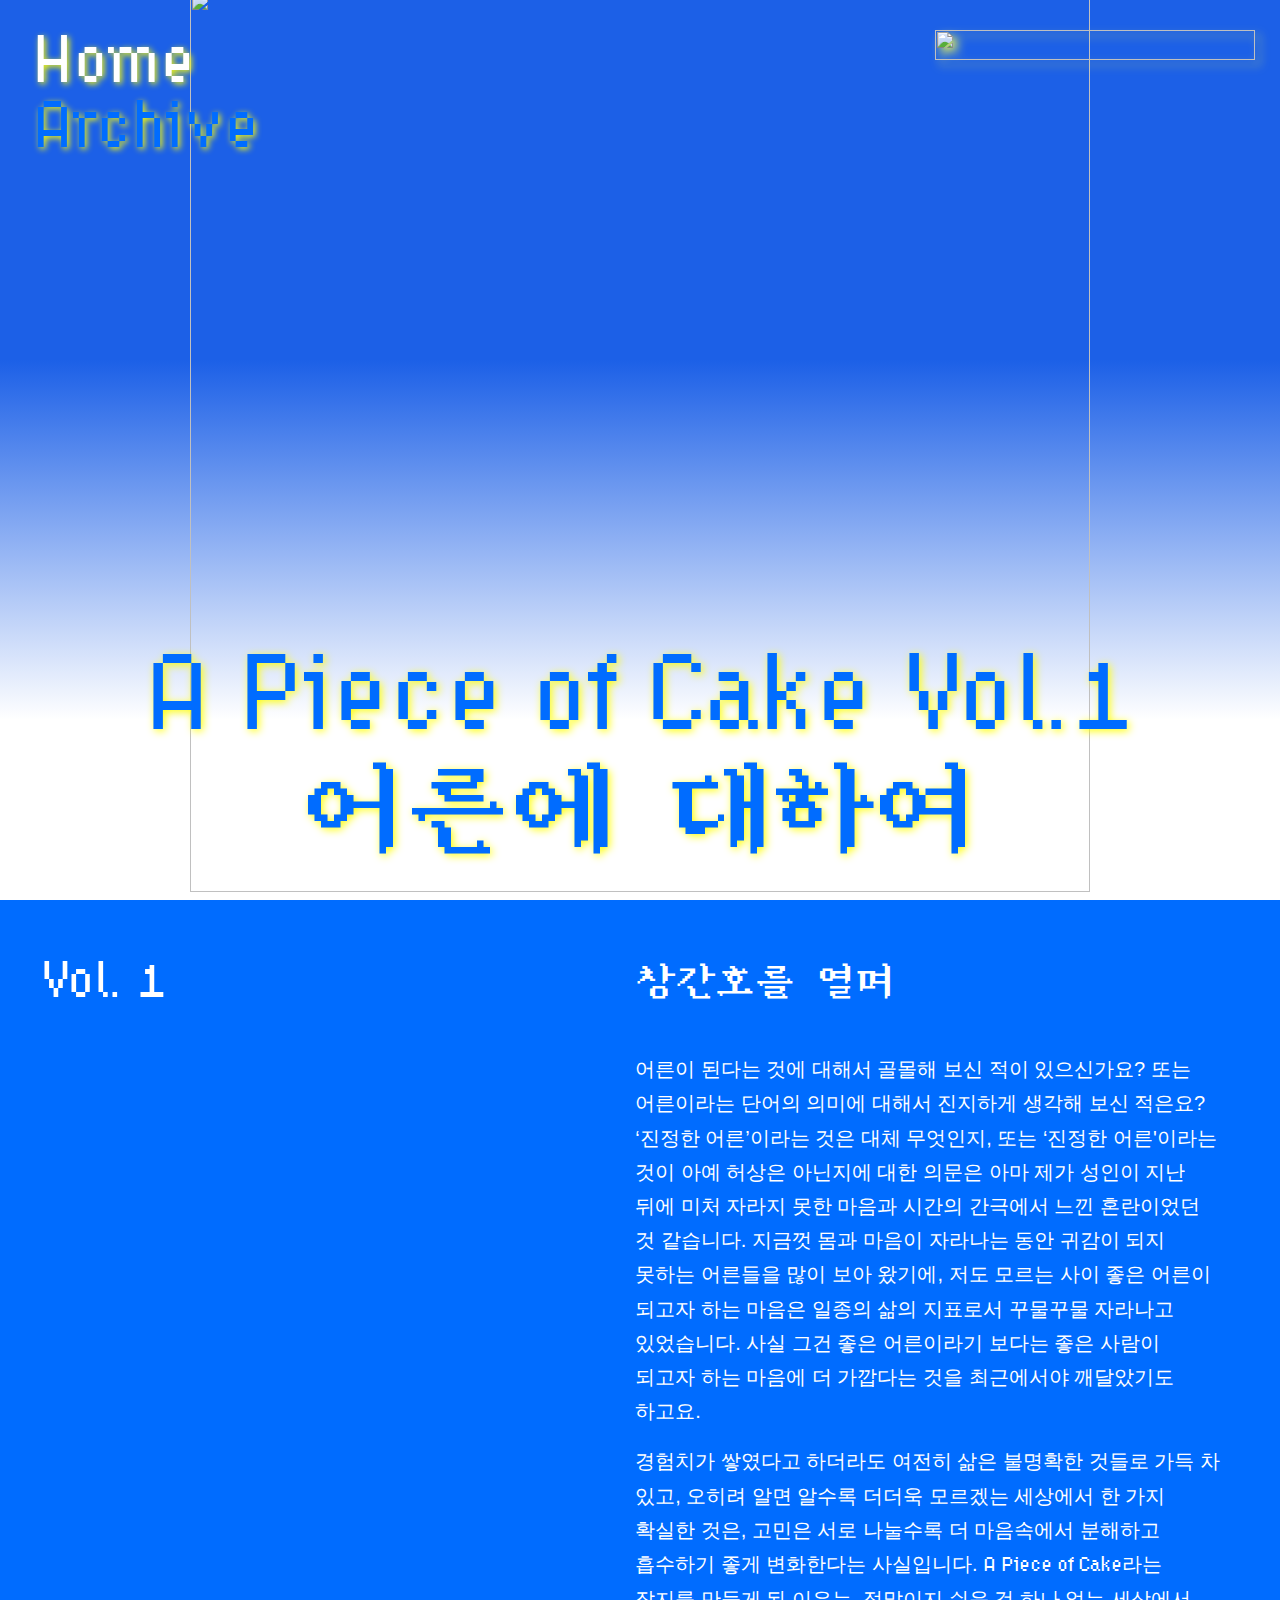
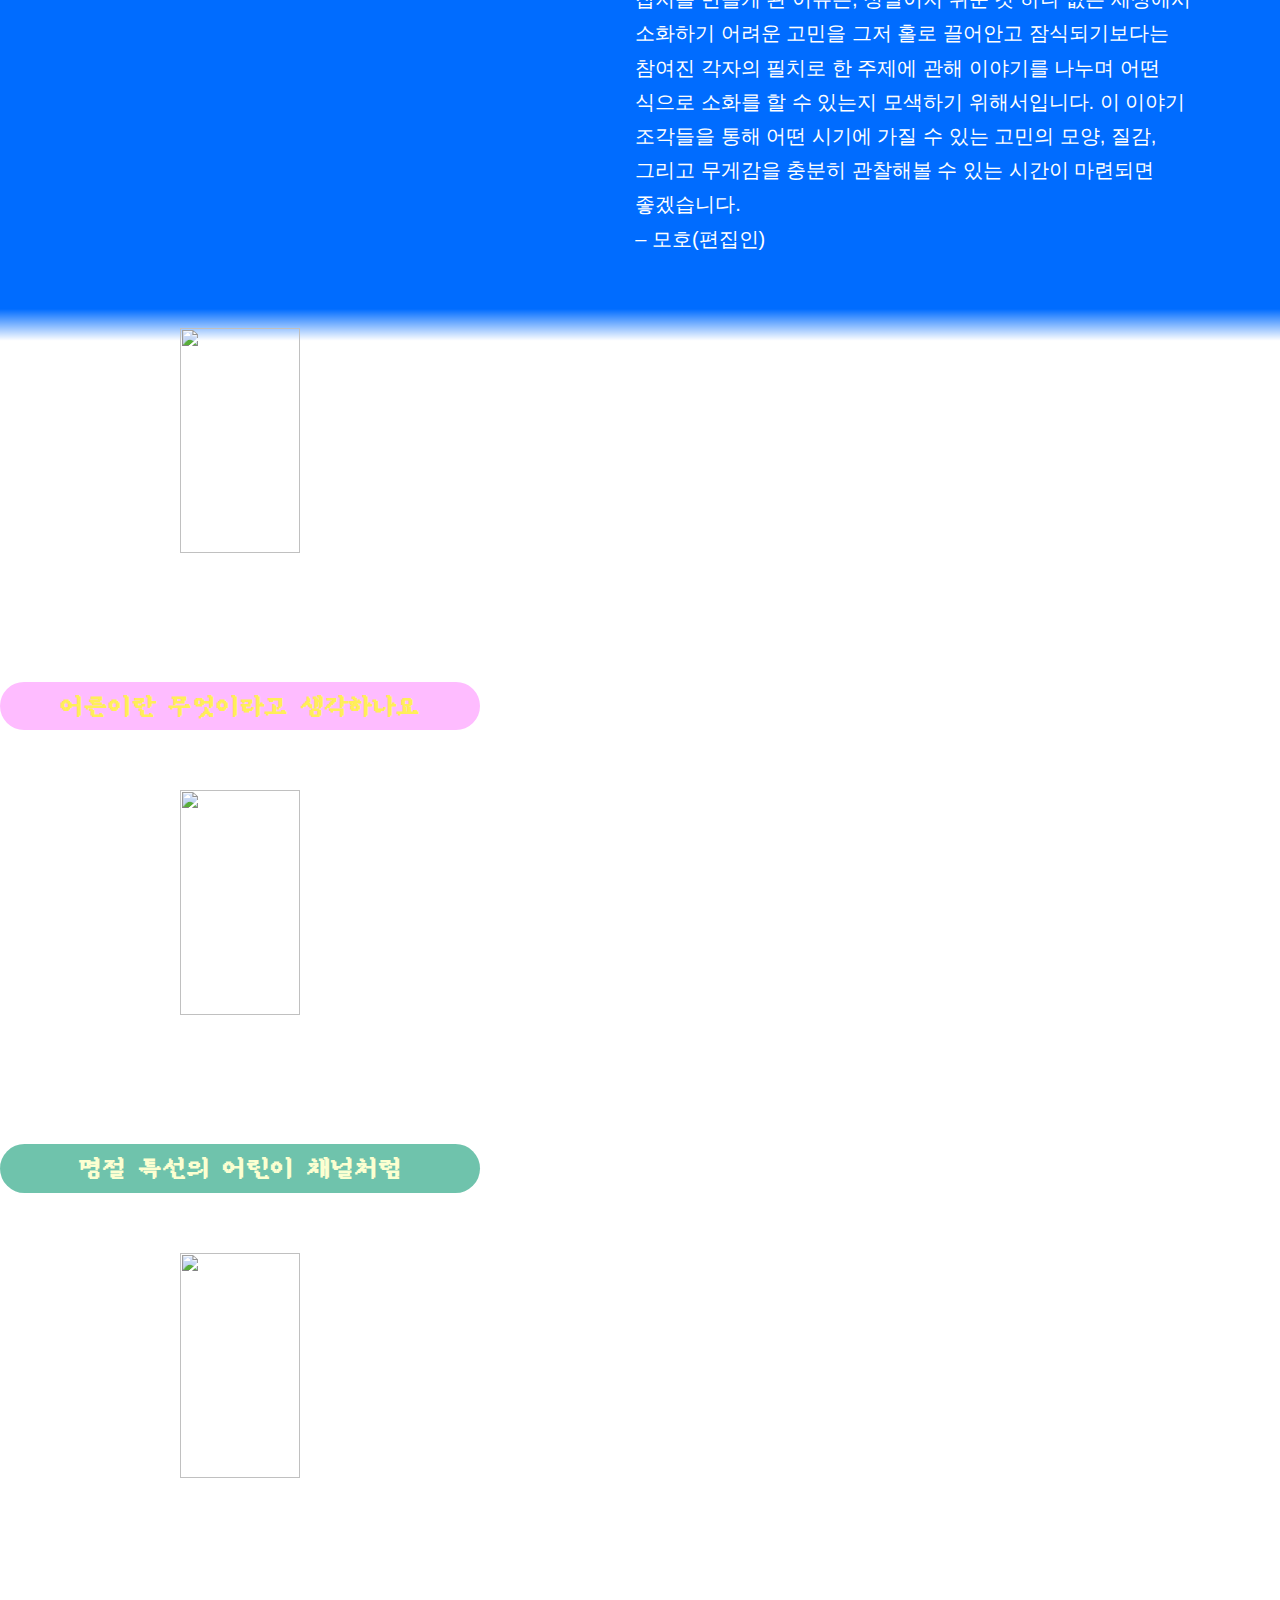
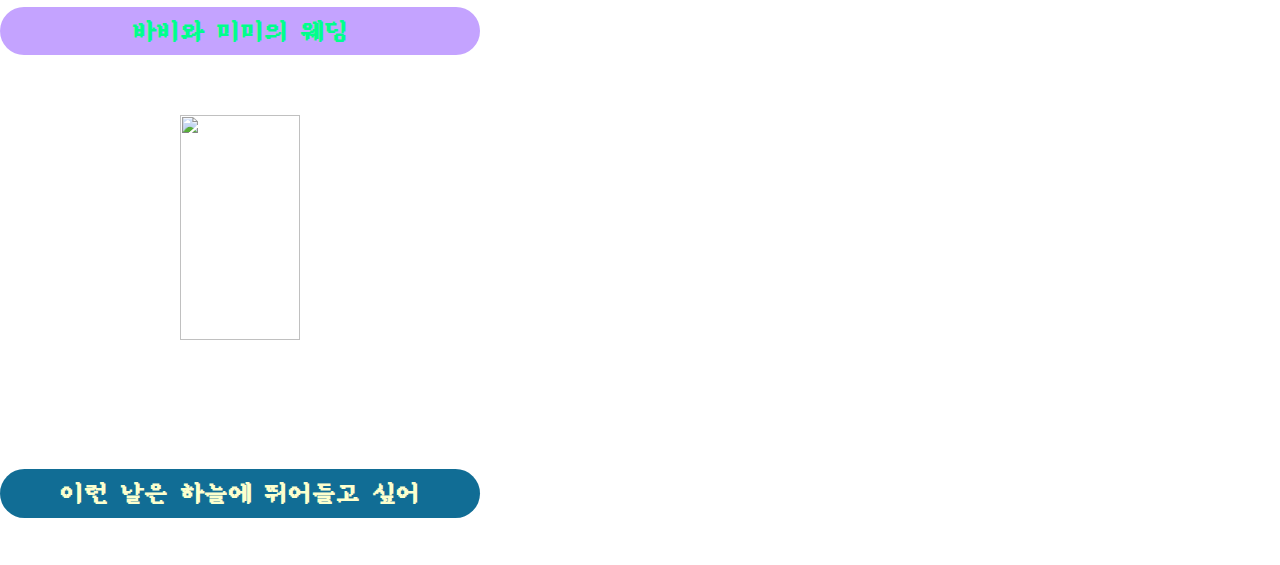
==== commit 044907db: "Add files via upload" ====
--- a/index.html
+++ b/index.html
@@ -10,53 +10,67 @@
     <link rel="preconnect" href="https://fonts.googleapis.com">
     <link rel="preconnect" href="https://fonts.gstatic.com" crossorigin>
     <link rel="stylesheet" href="https://use.typekit.net/sup1kyk.css">
+
 </head>
 
 <body>
+     <div class="snowflake">
+  <img src="https://i.imgur.com/RhcFx2c.png" width="25px">
+  </div>
+  <div class="snowflake">
+💗
+  </div>
+  <div class="snowflake">
+⭐
+  </div>
+  <div class="snowflake">
+  <img src="https://i.imgur.com/KNVq7BA.png" width="25px">
+  </div>
+  <div class="snowflake">
+ 🐻
+  </div>
+  <div class="snowflake">
+ <img src="https://i.imgur.com/RlGqJbG.png" width="25px">
+  </div>
+  <div class="snowflake">
+   <img src="https://i.imgur.com/ihLG0Xl.png" width="25px">
+  </div>
+  <div class="snowflake">
+ 💖
+  </div>
     <div class="snowflake">
-        <img src="https://i.imgur.com/RhcFx2c.png" width="25px">
+   <img src="https://i.imgur.com/5XEeEf5.png" width="25px">
+  </div>
+  <div class="snowflake">
+🍰
+  </div>
+
+    
+  <header>
+    <div class="nav-left">
+    <a href="https://apieceofcake.kr/">Home</a><br>
+    Archive
     </div>
-    <div class="snowflake">
-        💗
-    </div>
-    <div class="snowflake">
-        ⭐
-    </div>
-    <div class="snowflake">
-        <img src="https://i.imgur.com/KNVq7BA.png" width="25px">
-    </div>
-    <div class="snowflake">
-        🐻
-    </div>
-    <div class="snowflake">
-        <img src="https://i.imgur.com/RlGqJbG.png" width="25px">
-    </div>
-    <div class="snowflake">
-        <img src="https://i.imgur.com/ihLG0Xl.png" width="25px">
-    </div>
-    <div class="snowflake">
-        💖
-    </div>
-    <div class="snowflake">
-        <img src="https://i.imgur.com/5XEeEf5.png" width="25px">
-    </div>
-    <div class="snowflake">
-        🍰
-    </div>
+    <div class="nav-right">
+        <img src="https://i.imgur.com/lGwQfUf.png" width="100%;">
+        <div id="contents"><img class="img-top" src="https://i.imgur.com/0zuUFqR.png"></div>
+      </div>
 
-    <header>
-        <div class="nav-left">
-            <a href="https://apieceofcake.kr/">Home</a><br>
-            Archive
-        </div>
-        <div class="nav-right">
-            <img src="https://i.imgur.com/lGwQfUf.png" width="100%;">
-            <a href="#top"><img class="img-top" src="https://i.imgur.com/0zuUFqR.png"></a>
-        </div>
-    </header>
+        <div id="popup">
+      <div id="popmenu">
+        <h1 id="id4">About</h1>
+          <p> A Piece of Cake는 불완전한 존재들이 삶을 살아가며 겪는 결코 쉽지 않은 일들에 대해 작은 담론을 나누고자 마련된 계간 웹진입니다.<br>
+          삼키고 소화하기 쉽지 않은 삶의 고충들을 담은 저희의 이야기가 다소 쌉쌀할 수도, 또는 오히려 예상보다 조금 더 가볍고 달큰할지도 모르겠습니다.<br>
+          당신이 가진 이야기 한 조각은 무슨 맛인가요?<br>
+          새로운 조각을 공유해 주시길 기다리고 있겠습니다.<br><br>
+          💌 apieceofcake.kr@gmail.com<br><br></p>
+          <div class="exit">닫기</div>
+      </div>
+  </div>
+
+  </header>
 
     <!-- partial:index.partial.html -->
-
     <div class="plate">
         <div class="plate-img">
             <img src="https://i.imgur.com/OkeqlAW.png">
@@ -73,9 +87,12 @@
         </div>
         <div class="footer-text">
             <h1 id="id3">창간호를 열며</h1><br>
-            <p>어른이 된다는 것에 대해서 골몰해 보신 적이 있으신가요? 또는 어른이라는 단어의 의미에 대해서 진지하게 생각해 보신 적은요? ‘진정한 어른’이라는 것은 대체 무엇인지, 또는 ‘진정한 어른'이라는 것이 아예 허상은 아닌지에 대한 의문은 아마 제가 성인이 지난 뒤에 미처 자라지 못한 마음과 시간의 간극에서 느낀 혼란이었던 것 같습니다. 지금껏 몸과 마음이 자라나는 동안 귀감이 되지 못하는 어른들을 많이 보아 왔기에, 저도 모르는 사이 좋은 어른이 되고자 하는 마음은 일종의 삶의 지표로서 꾸물꾸물 자라나고 있었습니다. 사실 그건 좋은 어른이라기 보다는 좋은 사람이 되고자 하는 마음에 더 가깝다는 것을 최근에서야 깨달았기도 하고요.</p>
-            <p>경험치가 쌓였다고 하더라도 여전히 삶은 불명확한 것들로 가득 차 있고, 오히려 알면 알수록 더더욱 모르겠는 세상에서 한 가지 확실한 것은, 고민은 서로 나눌수록 더 마음속에서 분해하고 흡수하기 좋게 변화한다는 사실입니다. <em>A Piece of Cake</em>라는 잡지를 만들게 된 이유는, 정말이지 쉬운 것 하나 없는 세상에서 소화하기 어려운 고민을 그저 홀로 끌어안고 잠식되기보다는 참여진 각자의 필치로 한 주제에 관해 이야기를 나누며 어떤 식으로 소화를 할 수 있는지 모색하기 위해서입니다. 이 이야기 조각들을 통해 어떤 시기에 가질 수 있는 고민의 모양, 질감, 그리고 무게감을 충분히 관찰해볼 수 있는 시간이 마련되면 좋겠습니다.</p>
-            <p>– 모호(편집인)</p>
+            <p>어른이 된다는 것에 대해서 골몰해 보신 적이 있으신가요? 또는 어른이라는 단어의 의미에 대해서 진지하게 생각해 보신 적은요? ‘진정한 어른’이라는 것은 대체 무엇인지, 또는
+                ‘진정한 어른'이라는 것이 아예 허상은 아닌지에 대한 의문은 아마 제가 성인이 지난 뒤에 미처 자라지 못한 마음과 시간의 간극에서 느낀 혼란이었던 것 같습니다. 지금껏 몸과 마음이
+                자라나는 동안 귀감이 되지 못하는 어른들을 많이 보아 왔기에, 저도 모르는 사이 좋은 어른이 되고자 하는 마음은 일종의 삶의 지표로서 꾸물꾸물 자라나고 있었습니다. 사실 그건 좋은
+                어른이라기 보다는 좋은 사람이 되고자 하는 마음에 더 가깝다는 것을 최근에서야 깨달았기도 하고요.</p>
+            <p>경험치가 쌓였다고 하더라도 여전히 삶은 불명확한 것들로 가득 차 있고, 오히려 알면 알수록 더더욱 모르겠는 세상에서 한 가지 확실한 것은, 고민은 서로 나눌수록 더 마음속에서 분해하고 흡수하기 좋게 변화한다는 사실입니다. <em>A Piece of Cake</em>라는 잡지를 만들게 된 이유는, 정말이지 쉬운 것 하나 없는 세상에서 소화하기 어려운 고민을 그저 홀로 끌어안고 잠식되기보다는 참여진 각자의 필치로 한 주제에 관해 이야기를 나누며 어떤 식으로 소화를 할 수 있는지 모색하기 위해서입니다. 이 이야기 조각들을 통해 어떤 시기에 가질 수 있는 고민의 모양, 질감, 그리고 무게감을 충분히 관찰해볼 수 있는 시간이 마련되면 좋겠습니다.<br>
+            – 모호(편집인)</p>
         </div>
     </div>
 
@@ -86,12 +103,11 @@
                 <h4>어른이란 무엇이라고 생각하나요</h4>
             </a>
             <a href="vol1-2.html">
-                <img src="https://i.imgur.com/j5VMl2W.png" width="100%;">
+                <img src="https://i.imgur.com/vYQUoPd.png" width="100%;">
                 <h4 style="color: #fcffd1; background-color: #6fc3ac;">명절 특선의 어린이 채널처럼</h4>
             </a>
-            <br>
             <a href="vol1-3.html">
-                <img src="https://i.imgur.com/gZuU8E0.png" width="100%;">
+                <img src="https://i.imgur.com/hj0JkDN.png" width="100%;">
                 <h4 style="color: #00ff8c; background-color: #c4a3ff;">바비와 미미의 웨딩</h4>
             </a>
             <a href="vol1-4.html">
@@ -103,4 +119,29 @@
     <!-- partial -->
 </body>
 
-</html>
+<script src="https://code.jquery.com/jquery-3.3.1.min.js"></script>
+<script>
+
+    //<![CDATA[
+
+    $(document).ready(function() {
+
+        $("#contents").click(function() {
+
+            $("#popup").fadeIn();
+
+        });
+
+        $(".exit").click(function() {
+
+            $("#popup").fadeOut();
+
+        });
+
+    });
+
+    //]]>
+
+</script>
+
+</html>--- a/style.css
+++ b/style.css
@@ -46,7 +46,8 @@
   line-height: var(--line-height);
   overflow-y: scroll;
   margin: 0;
-  background-image: url("https://i.imgur.com/jfkeXOe.png");
+  height: 100%;
+    background-image: url("https://i.imgur.com/jfkeXOe.png");
   background-position: center;
   background-size: cover;
   background-attachment: fixed;
@@ -61,7 +62,7 @@
 }
 
 .snowflake img {
-  width: 10%;
+  width: 1em;
 }
 
  @-webkit-keyframes snowflakes-fall{
@@ -218,25 +219,29 @@
 
 /****** LANDING PAGE ******/
 
+
 .plate {
+  background-color: white;
   background: linear-gradient(0deg, white 20%, #1C60E7 60%);
   width: -moz-fit-content;
-  height: 100%;
-  /* filter: drop-shadow(0px 0px 3px rgba(0, 85, 255, 0.46)); */
+  height: 100vh;
+  text-align: center;
   position: relative;
   margin: 0;
 }
 
+
+
 .plate-text {
   position: absolute;
-  bottom: 20px;
-  z-index: 999;
+  bottom: 40px;
+  z-index: 800;
   width: 100%;
   margin-left/margin-right: auto;
 }
 
 #title { 
-  font-size: 120px;
+  font-size: 6.5em;
   line-height: 120px;
   color: #006cff; 
   font-family: hydrophiliaiced;
@@ -246,7 +251,7 @@
 }
 
 #id1 {
-  font-size: 100px;
+  font-size: 6.5em;
   color: #006cff;
   font-family: 'DOSMyungjo';
   padding: 0;
@@ -261,9 +266,18 @@
   color: #FFFFFF;
 }
 
+#id4 {
+  font-family: hydrophiliaiced;
+  font-size: 2.5em;
+  color: #006cff; 
+  margin-top: 0.8em;
+  margin-bottom: -0.8em;
+}
+
 .plate img {
   height: 100vh;
   width: auto;
+  margin-top: -0.5em;
 }
 
 .opening {
@@ -330,23 +344,24 @@
 
 .cakes{
   width: -moz-fit-content;
-  hieght: 100%;
-  padding: 0.5em;
+  height: 100%;
   position: relative;
-  text-align: 0.2em;
   float: left;
   text-align: center;
+  margin-top: -4em;
 }
 
 .cakes img{
-width: 40%;
+width: 50%;
 text-align: 0.2em;
-
-}
+margin-bottom: -1em;
+
+}
+
 
 h4 {
   font-family: 'DOSMyungjo', serif;
-  font-size: 16px;
+  font-size: 24px;
   line-height: 160%;
   word-break: keep-all;
   display: block;
@@ -354,13 +369,16 @@
   text-align: center;
   border-radius: 25px;
   padding: 5px;
-  width: 145px;
+  width: 480px;
   margin-left: auto;
   margin-right: auto;
   margin-bottom: 60px;
   color: #FFEE59;
-  background-color: #242424;
-}
+  background-color: #febcff;
+  margin-top: -80px;
+}
+
+
 
 .nav-left {
   position: fixed;
@@ -386,6 +404,71 @@
   filter: drop-shadow(2px 2px 2px #0032ff)
 }
 
+#popup {
+    display: none; /*숨기기*/
+    position: fixed;
+    width: 100%;
+    height: 100%;
+    background: rgba(0,0,0,0.5);
+    z-index: 999;
+}
+
+#popmenu {
+    position: absolute;
+    left: 50%;
+    top: 50%;
+    transform: translate(-50%,-50%);
+    width: 30%;
+    height: auto;
+    text-align: center;
+    background-image: url("https://i.imgur.com/xiyO6O1.png");
+  background-position: center;
+  background-size: cover;
+  background-attachment: fixed;
+  background-repeat:   no-repeat;
+    z-index: 999;
+}
+
+#popmenu p {
+    margin-top: 30px;
+    margin-bottom: 50px;
+    padding: 30px;
+    font-size: 1.1em;
+    line-height: 175%;
+    word-break: keep-all;
+    display: flex;
+    font-weight: 400;
+    color: #006EFF; /* Will override color (regardless of order) */
+    text-shadow: 0px 0px 10px #006EFF;
+    align-items: center;
+}
+
+#popmenu a {
+    display: block;
+    color: #006EFF; /* Will override color (regardless of order) */
+    text-shadow: 0px 0px 10px #006EFF;
+    align-items: center;
+    text-decoration: underline;
+    font-weight: 600;
+}
+
+.exit {
+    position: absolute;
+    left: 50%;
+    bottom: 10px;
+    transform: translate(-50%,0);
+    width: 60px;
+    height: 30px;
+    text-align: center;
+    line-height: 30px;
+    background: #006EFF;
+    cursor: pointer;
+    color: white;
+    text-shadow: 0px 0px 10px #006EFF;
+    border-radius: 25px;
+}
+
+
   .nav-right {
       position: fixed;
   z-index: 999;
@@ -433,6 +516,62 @@
 }
 
 
+h4 {
+  width: 88%;
+  font-size: 18px;
+  margin-top: -40px;
+  margin-bottom: 0px;
+}
+
+#popup {
+      display: none; /*숨기기*/
+      position: fixed;
+      width: 100%;
+      height: 100%;
+      background: rgba(0,0,0,0.5);
+  }
+
+  #popmenu {
+    background-image: url("https://i.imgur.com/xiyO6O1.png");
+  background-position: center;
+  background-size: cover;
+  background-attachment: fixed;
+  background-repeat:   no-repeat;
+      position: absolute;
+      left: 50%;
+      top: 50%;
+      transform: translate(-50%,-50%);
+      width: 80%;
+      height: auto;
+      text-align: center;
+      z-index: 100;
+  }
+
+  #popmenu p {
+      margin-top: 30px;
+      margin-bottom: 50px;
+      padding: 30px;
+      font-size: 1.1em;
+      line-height: 175%;
+      word-break: keep-all;
+      display: flex;
+      font-weight: 400;
+      z-index: 100;
+  }
+
+  .exit {
+      position: absolute;
+      left: 50%;
+      bottom: 10px;
+      transform: translate(-50%,0);
+      width: 60px;
+      height: 30px;
+      text-align: center;
+      line-height: 30px;
+      background: blue;
+      cursor: pointer;
+  }
+
 
 .nav-left {
   font-size: 7.5vw;
@@ -468,15 +607,16 @@
   height: 100%;
 }
 
+
 #title {
-  font-size: 42px;
-  line-height: 42px;
+  font-size: 1.5em;
+  line-height: 1.6em;
   margin: 0;
 }
 
 
 #id1 {
-  font-size: 36px;
+  font-size: 1.5em;
   line-height: 36px;
   margin: 0;
 }
@@ -491,7 +631,7 @@
 
 #id3 {
   font-family: 'DOSMyungjo', serif;
-  font-size: 1.2em;
+  font-size: 1.5em;
   text-align: left;
   color: #FFFFFF;
 }
@@ -505,19 +645,26 @@
   background: linear-gradient(0deg, rgba(0,0,0,0) 2%, #006cff 5%);
   width: -moz-fit-content;
   display: flex;
+  position: relative;
   flex-direction: column;
-  padding-top: 1em;
+  padding-top: 2em;
   justify-content: space-between;
+  height: auto;
+  z-index: 50;
 
 }
 
 .footer-text {
-  font-size: 16px;
+  font-size: 18px;
   width: 100%;
   color: #ffffff;
-  padding-top: 1.5em;
-  padding-left: 1.5em;
-  padding-right: 1.5em;
+  margin-top: -2em;
+  margin-left: 2em;
+}
+
+p {
+ margin-top: -1em;
+ line-height: 1.8em;
 }
 
 .footer-name {
@@ -525,8 +672,19 @@
 
 }
 
-.cakes img {
-  width: 80%;
+
+.cakes {
+background: rgb(2,0,36);
+background: linear-gradient(180deg, rgba(2,0,36,1) 0%, rgba(0,183,144,1) 43%, rgba(176,130,223,1) 82%, rgba(176,130,223,1) 100%, rgba(0,98,155,1) 101%);
+height: 700vh;
+  margin-top: -6em;
+}
+
+.cakes img{
+  margin-top: 1em;
+width: 80%;
+text-align: 0em;
+
 }
 
 .nav-right {
@@ -546,97 +704,6 @@
 .youtube-container {
   width: 100%;
 }
-
-  .work {
-    height: auto;
-    width: 85%;
-    display: block;
-    margin-left: auto;
-    margin-right: auto;
-    word-break: keep-all;
-  }
-
-  .work > p{
-    font-size: 16px;
-  }
-
-  .profile > img{
-    position: relative;
-    display: block;
-    place-items: center;
-    height: auto;
-    width: 80%;
-    margin: auto;
-    z-index: 90;
-    border: 2px solid #F4FFCE;
-    border-radius: 80px;
-  }
-
-/*
-  img {
-      position: relative;
-      display: block;
-      place-items: center;
-      height: auto;
-      width: 30%;
-      margin: auto;
-      z-index: 90;
-  }
-*/
-
-  .logo-image{
-     overflow: hidden;
-     display: block;
-     position: absolute;
-     width: 320px;
-     height: 70px;
-     filter: drop-shadow(0px 0px 5px #FFFFFF);
-     margin-left: 0;
-  }
-
-  nav {
-      position: fixed;
-      top: 23px;
-      width: 300px;
-      height: 67px;
-      z-index: 100;
-      place-items: center;
-      margin-left: auto;
-      margin-right: auto;
-      display: block;
-  }
-
-  nav > ul > li > a{
-        flex:1;
-        display: block;
-        color: white;
-        font-size: 30px;
-        text-shadow: 0 0 3px #FFFFFF;
-        font-family: 'Hydrophilia Iced', sans-serif;
-        text-align: center;
-      }
-
-      footer{
-        bottom:0;
-        width:100%;
-        height: auto;
-        padding-bottom: 20px;
-        padding-top: 50px;
-        display: flex;
-        justify-content: space-between;
-        filter: drop-shadow(0px 0px 5px #FFFFFF);
-        gap: 50%;
-      }
-
-      footer > #arrow > a{
-        display: flex;
-        flex-direction: row;
-        flex: 1;
-        justify-content: space-between;
-        align-items: stretch;
-        align-content: space-between;
-        flex-wrap: wrap;
-      }
   
 }
   
@@ -658,7 +725,7 @@
   color: #FCFFCE;
   text-align: left;
   display: inline-block;
-  font-size: 16px;
+  font-size: 20px;
   line-height: 171%;
   word-break: keep-all;
   display: flex;
@@ -801,15 +868,6 @@
   margin: auto;
 }
 
-img {
-    position: relative;
-    display: block;
-    place-items: center;
-    height: auto;
-    width: 50%;
-    margin: auto;
-    z-index: 90;
-}
 
 
 .profile {
@@ -1092,6 +1150,95 @@
 }
 
 
+@media ( max-width: 768px ) {
+
+
+  .work {
+    height: auto;
+    width: 85%;
+    display: block;
+    margin-left: auto;
+    margin-right: auto;
+    word-break: keep-all;
+  }
+
+  .profile > img{
+    position: relative;
+    display: block;
+    place-items: center;
+    height: auto;
+    width: 80%;
+    margin: auto;
+    z-index: 90;
+    border: 2px solid #F4FFCE;
+    border-radius: 80px;
+  }
+
+  img {
+      position: relative;
+      display: block;
+      place-items: center;
+      height: auto;
+      width: 30%;
+      margin: auto;
+      z-index: 90;
+  }
+
+  .logo-image{
+     overflow: hidden;
+     display: block;
+     position: absolute;
+     width: 320px;
+     height: 70px;
+     filter: drop-shadow(0px 0px 5px #FFFFFF);
+     margin-left: 0;
+  }
+
+  nav {
+      position: fixed;
+      top: 23px;
+      width: 300px;
+      height: 67px;
+      z-index: 100;
+      place-items: center;
+      margin-left: auto;
+      margin-right: auto;
+      display: block;
+  }
+
+  nav > ul > li > a{
+        flex:1;
+        display: block;
+        color: white;
+        font-size: 30px;
+        text-shadow: 0 0 3px #FFFFFF;
+        font-family: 'Hydrophilia Iced', sans-serif;
+        text-align: center;
+      }
+
+      footer{
+        bottom:0;
+        width:100%;
+        height: auto;
+        padding-bottom: 20px;
+        padding-top: 50px;
+        display: flex;
+        justify-content: space-between;
+        filter: drop-shadow(0px 0px 5px #FFFFFF);
+        gap: 50%;
+      }
+
+      footer > #arrow > a{
+        display: flex;
+        flex-direction: row;
+        flex: 1;
+        justify-content: space-between;
+        align-items: stretch;
+        align-content: space-between;
+        flex-wrap: wrap;
+      }
+}
+
 /*youtube*/
 
 .youtube-container {
@@ -1116,3 +1263,4 @@
   width: 100%;
   height: 100%;
 }
+
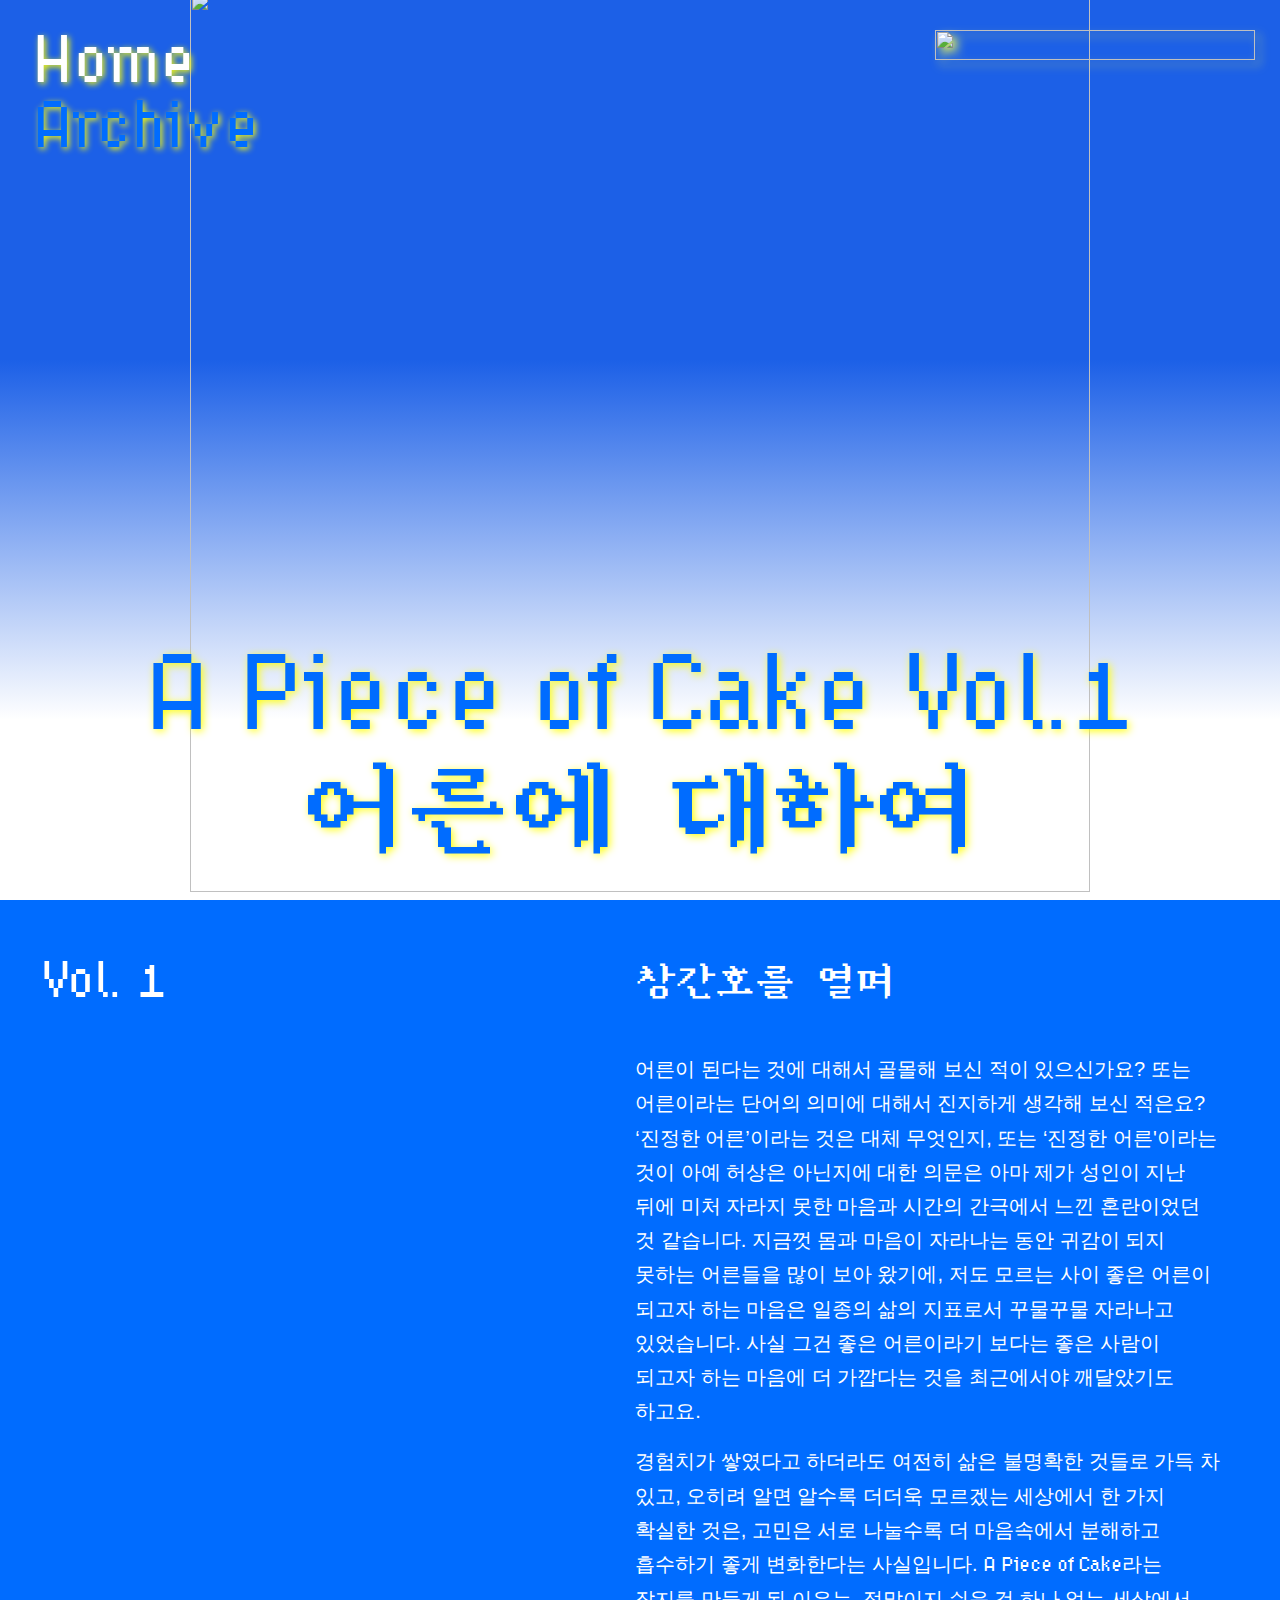
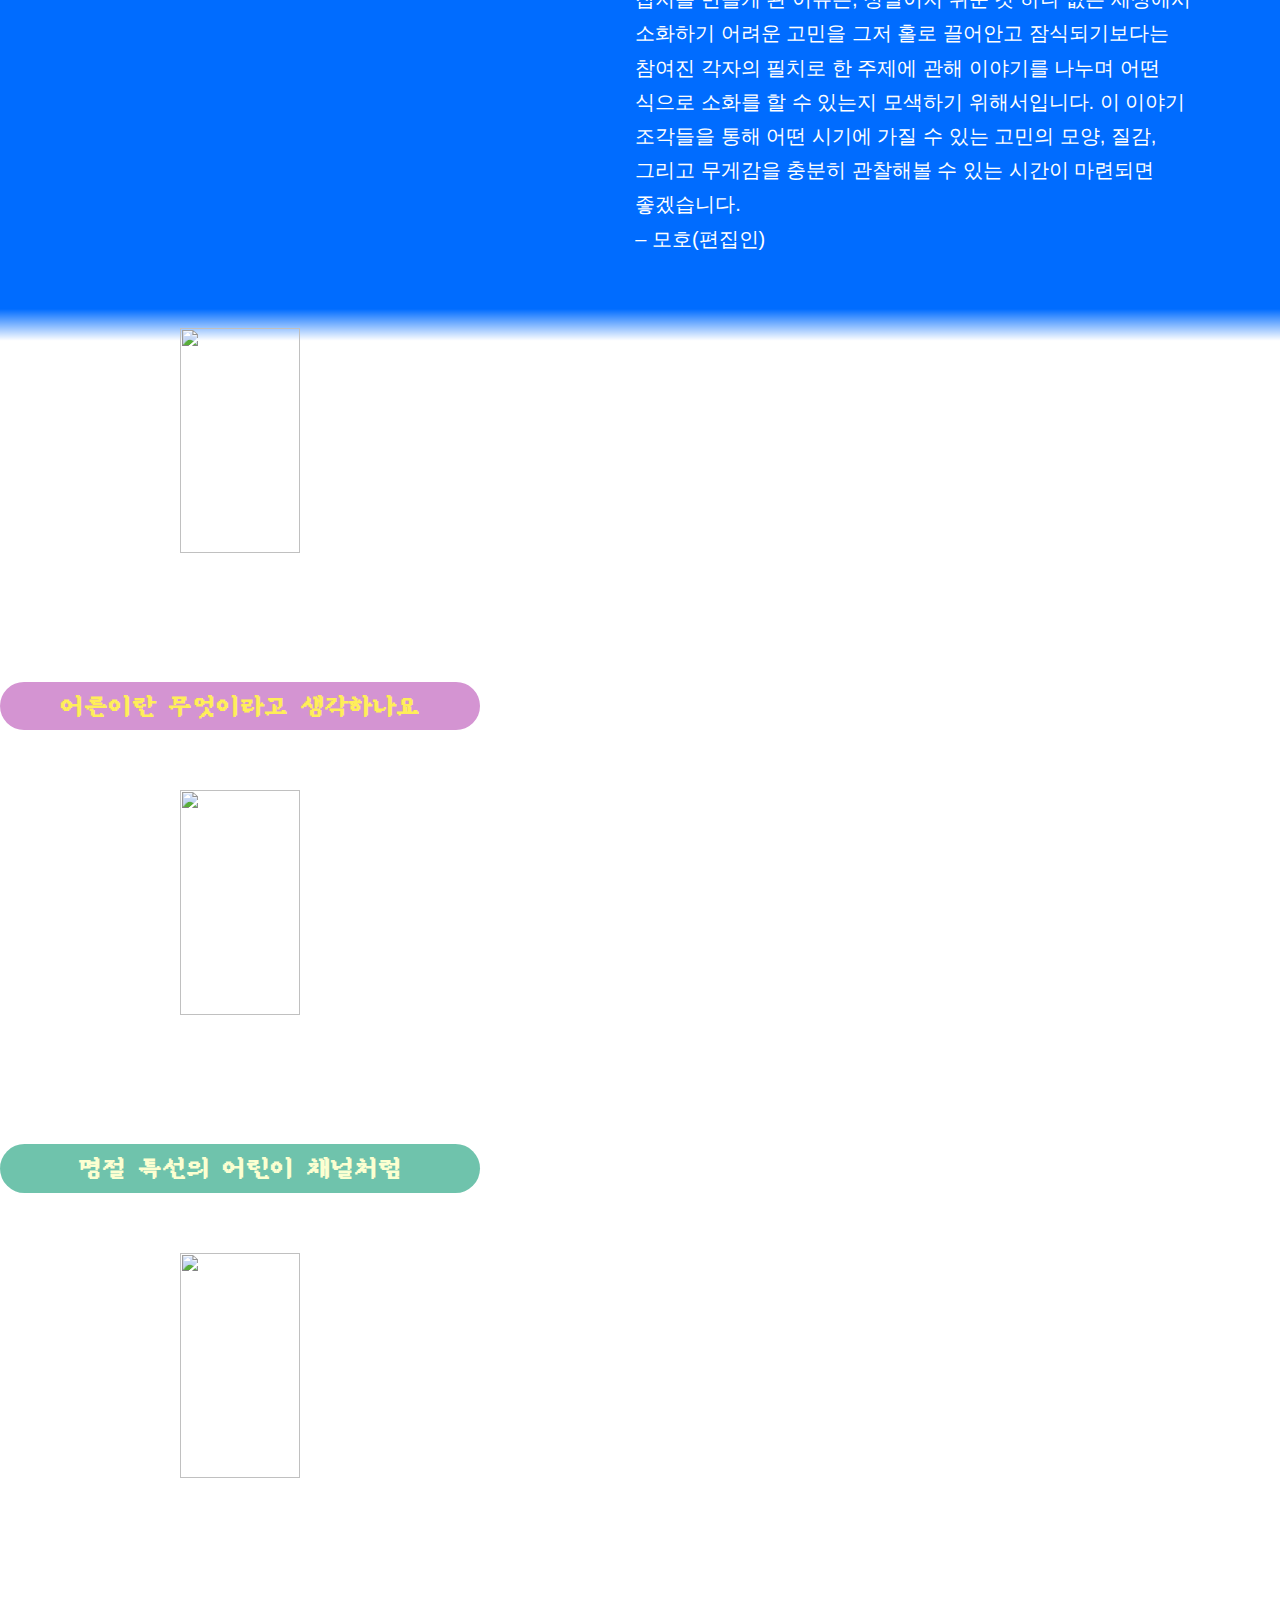
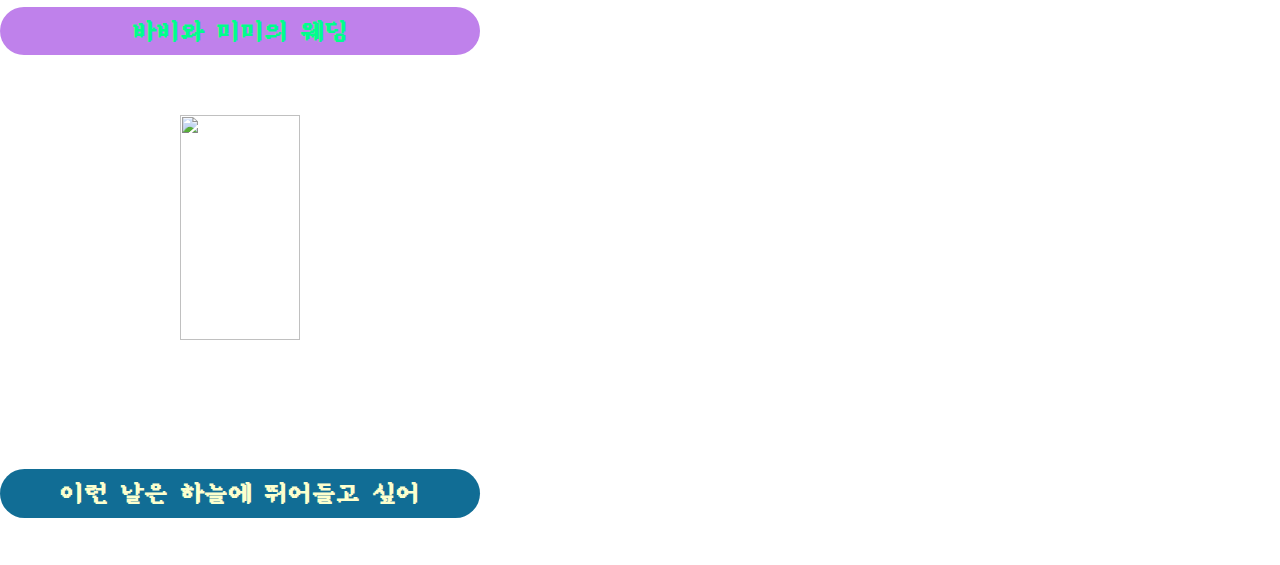
==== commit d01cb9ea: "Add files via upload" ====
--- a/index.html
+++ b/index.html
@@ -107,8 +107,8 @@
                 <h4 style="color: #fcffd1; background-color: #6fc3ac;">명절 특선의 어린이 채널처럼</h4>
             </a>
             <a href="vol1-3.html">
-                <img src="https://i.imgur.com/hj0JkDN.png" width="100%;">
-                <h4 style="color: #00ff8c; background-color: #c4a3ff;">바비와 미미의 웨딩</h4>
+                <img src="https://i.imgur.com/zTCBkaP.png" width="100%;">
+                <h4 style="color: #00ff8c; background-color: #bf81eb;">바비와 미미의 웨딩</h4>
             </a>
             <a href="vol1-4.html">
                 <img src="https://i.imgur.com/3EsRBGJ.png" width="100%;">
--- a/style.css
+++ b/style.css
@@ -374,7 +374,7 @@
   margin-right: auto;
   margin-bottom: 60px;
   color: #FFEE59;
-  background-color: #febcff;
+  background-color: #d494d2;
   margin-top: -80px;
 }
 
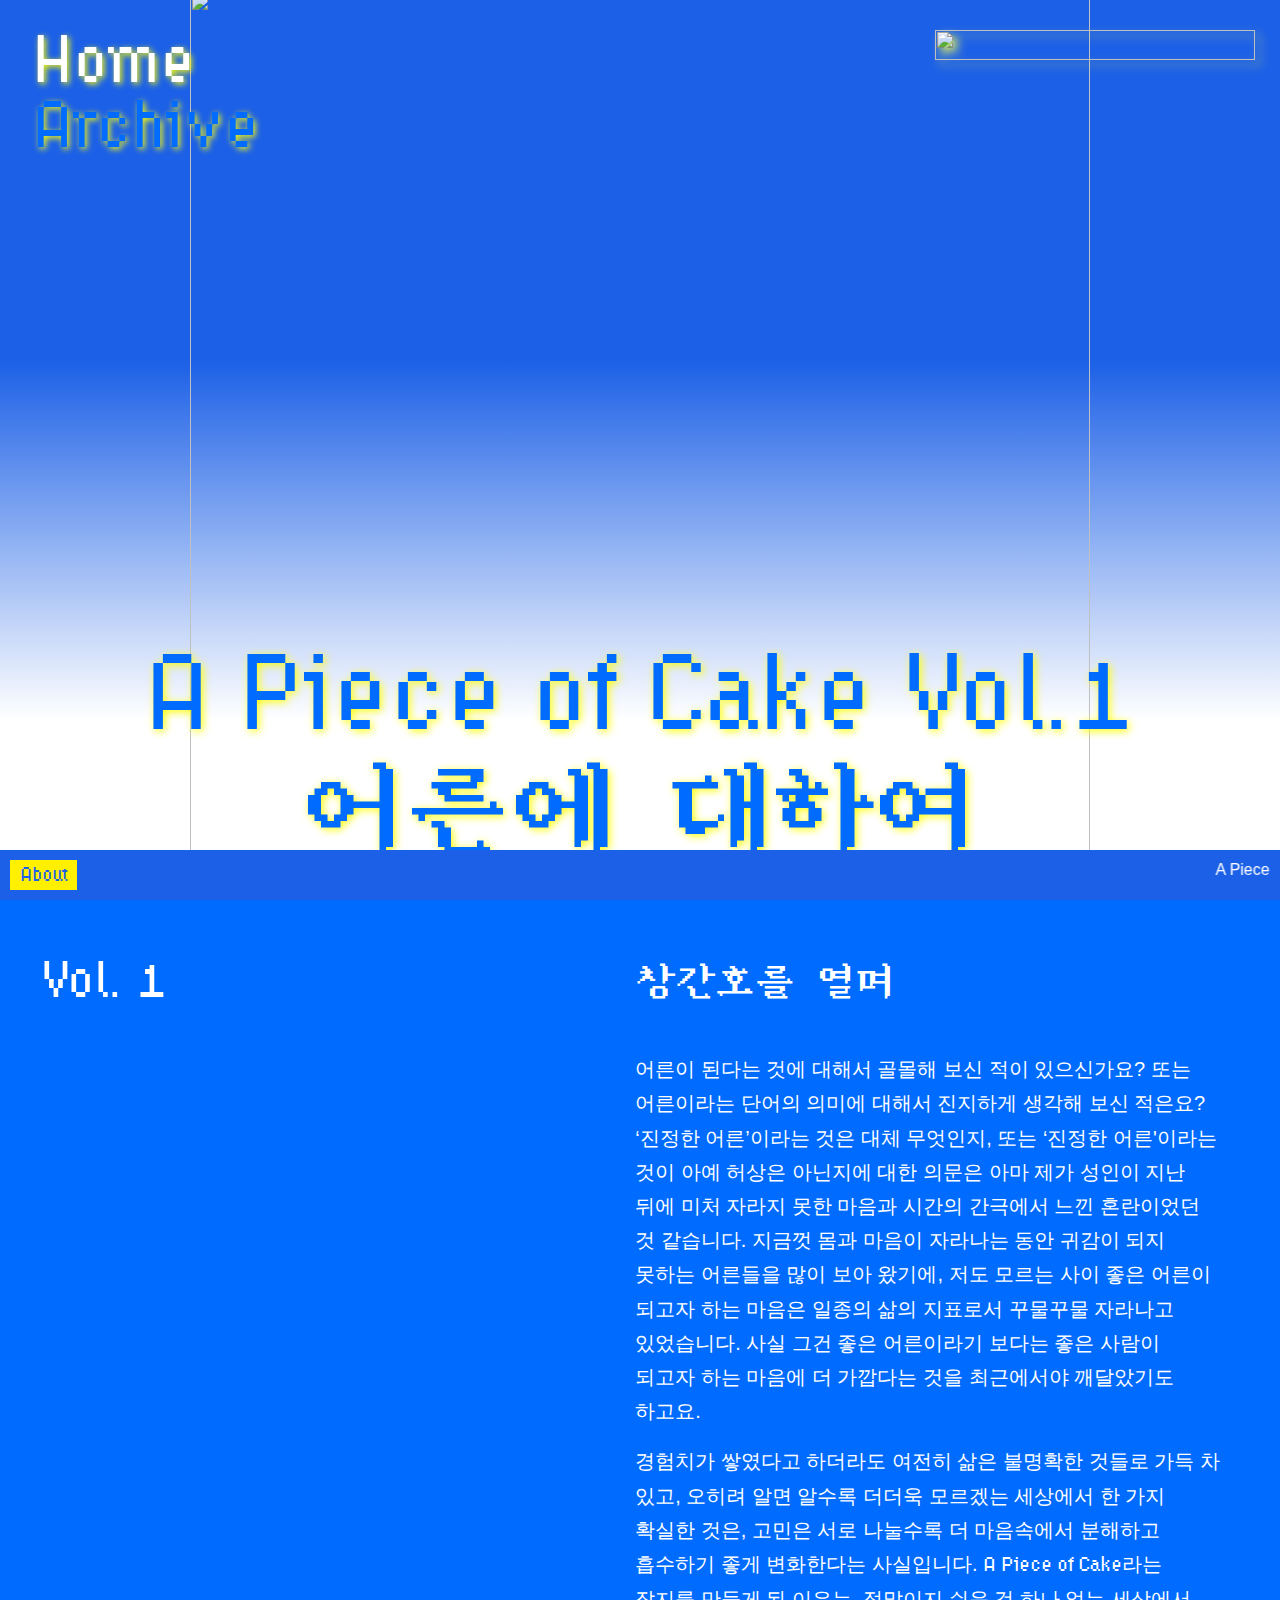
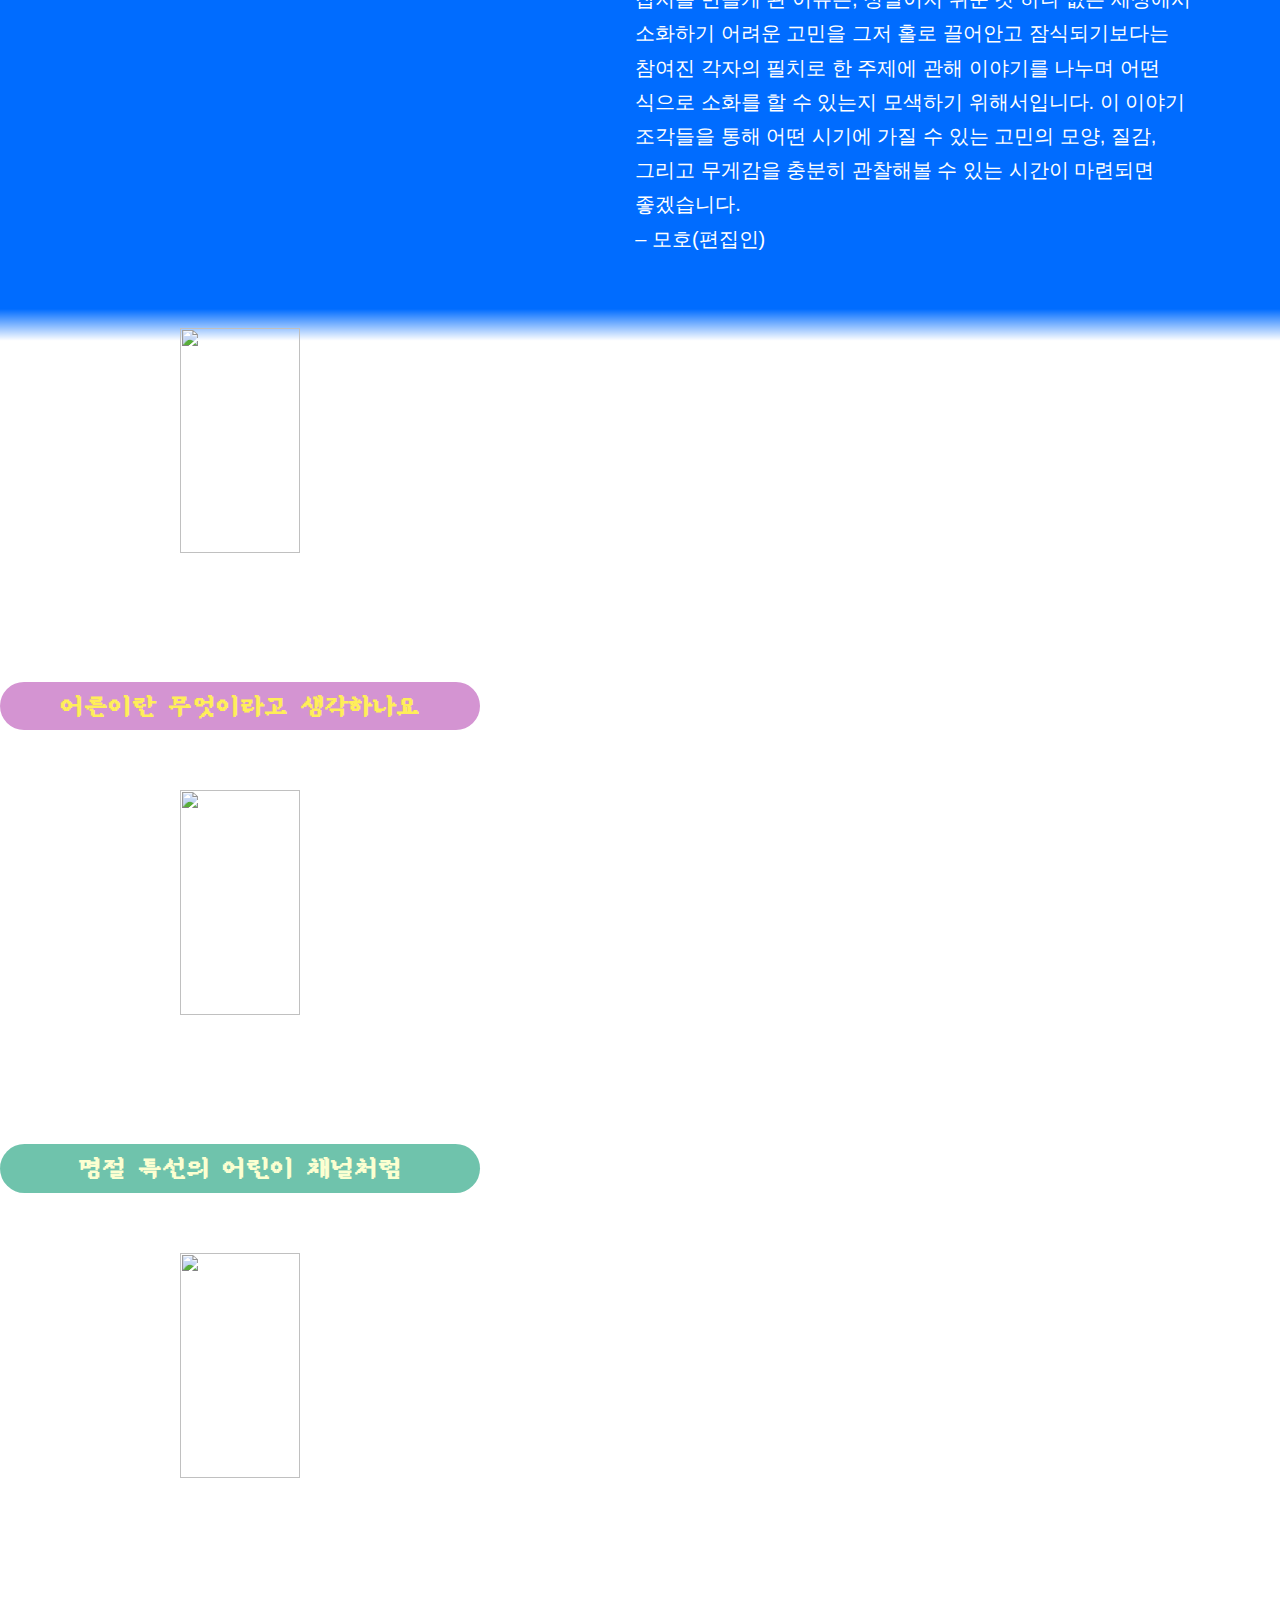
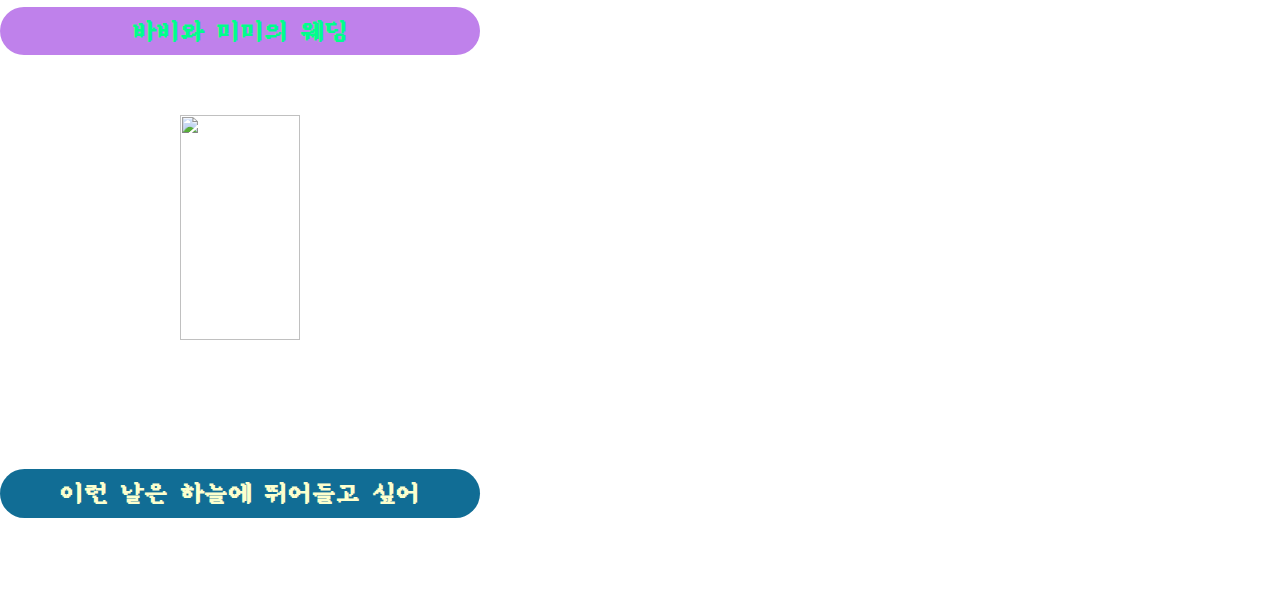
==== commit f01efbe7: "Add files via upload" ====
--- a/index.html
+++ b/index.html
@@ -58,12 +58,11 @@
 
         <div id="popup">
       <div id="popmenu">
-        <h1 id="id4">About</h1>
-          <p> A Piece of Cake는 불완전한 존재들이 삶을 살아가며 겪는 결코 쉽지 않은 일들에 대해 작은 담론을 나누고자 마련된 계간 웹진입니다.<br>
-          삼키고 소화하기 쉽지 않은 삶의 고충들을 담은 저희의 이야기가 다소 쌉쌀할 수도, 또는 오히려 예상보다 조금 더 가볍고 달큰할지도 모르겠습니다.<br>
-          당신이 가진 이야기 한 조각은 무슨 맛인가요?<br>
-          새로운 조각을 공유해 주시길 기다리고 있겠습니다.<br><br>
-          💌 apieceofcake.kr@gmail.com<br><br></p>
+        <h1 id="id5">Credit</h1>
+          <p>💡편집장: 현은서<br>
+          🍰Team a Piece of Cake: 배채연, 안은진, 현은서<br>
+          ✍🏻창간호 필진: 안우, 모호, 진심, 제이<br>
+          a Piece of Cake 2023 all rights reserved</p><br>
           <div class="exit">닫기</div>
       </div>
   </div>
@@ -107,16 +106,24 @@
                 <h4 style="color: #fcffd1; background-color: #6fc3ac;">명절 특선의 어린이 채널처럼</h4>
             </a>
             <a href="vol1-3.html">
-                <img src="https://i.imgur.com/zTCBkaP.png" width="100%;">
+                <img src="https://i.imgur.com/qvhc6yR.png" width="100%;">
                 <h4 style="color: #00ff8c; background-color: #bf81eb;">바비와 미미의 웨딩</h4>
             </a>
             <a href="vol1-4.html">
                 <img src="https://i.imgur.com/3EsRBGJ.png" width="100%;">
                 <h4 style="color: #fcffce; background-color: #116d95;">이런 날은 하늘에 뛰어들고 싶어</h4>
             </a>
+            <br><br>
         </div>
     </div>
     <!-- partial -->
+        <div class="announcements">
+    <span class="ticker">About</span>
+    <marquee class="news-content">
+        <p>A Piece of Cake는 불완전한 존재들이 삶을 살아가며 겪는 결코 쉽지 않은 일들에 대해 작은 담론을 나누고자 마련된 계간 웹진입니다. 삼키고 소화하기 쉽지 않은 삶의 고충들을 담은 저희의 이야기가 다소 쌉쌀할 수도, 또는 오히려 예상보다 조금 더 가볍고 달큰할지도 모르겠습니다. 당신이 가진 이야기 한 조각은 무슨 맛인가요? 새로운 조각을 공유해 주시길 기다리고 있겠습니다.&nbsp;&nbsp;💌 apieceofcake.kr@gmail.com</p>
+        
+    </marquee>
+</div>
 </body>
 
 <script src="https://code.jquery.com/jquery-3.3.1.min.js"></script>
@@ -144,4 +151,4 @@
 
 </script>
 
-</html>+</html>
--- a/style.css
+++ b/style.css
@@ -109,6 +109,7 @@
 .snowflake{
     position:fixed;
     top:-10%;
+    max-width: 100%;
     z-index:9999;
     -webkit-user-select:none;
     -moz-user-select:none;
@@ -217,6 +218,31 @@
   background: #F8F270;
 }
 
+.announcements{
+    background-color: #1C60E7;
+    position: fixed;
+    z-index: 20;
+    width: 100%;
+    padding: 10px;
+    bottom: -1.9em;
+    display: flex;
+    z-index: 999;
+}
+
+.announcements .ticker{
+   padding: 5px 10px;
+   color: #1C60E7;
+   position: relative;
+   font-size: 19px;
+      background-color: #fff000;
+      font-family: hydrophiliaiced;
+
+}
+.announcements .news-content p{
+  display: inline;
+  color: #fff;
+}
+
 /****** LANDING PAGE ******/
 
 
@@ -231,7 +257,6 @@
 }
 
 
-
 .plate-text {
   position: absolute;
   bottom: 40px;
@@ -267,6 +292,14 @@
 }
 
 #id4 {
+  font-family: hydrophiliaiced;
+  font-size: 2.5em;
+  color: #006cff; 
+  margin-top: 0.8em;
+  margin-bottom: -0.8em;
+}
+
+#id5 {
   font-family: hydrophiliaiced;
   font-size: 2.5em;
   color: #006cff; 
@@ -392,12 +425,7 @@
   filter: drop-shadow(2px 2px 3px yellow)
 }
 
-.nav-left:hover {
-  position: fixed;
-  z-index: 999;
-  font-size: 5vw;
-  margin-left: 0.5em;
-  margin-top: 30px;
+.nav-left a:hover {
   color: yellow;
 font-family:  hydrophiliaiced;
 font-style: normal;
@@ -418,7 +446,7 @@
     left: 50%;
     top: 50%;
     transform: translate(-50%,-50%);
-    width: 30%;
+    width: 35%;
     height: auto;
     text-align: center;
     background-image: url("https://i.imgur.com/xiyO6O1.png");
@@ -430,17 +458,17 @@
 }
 
 #popmenu p {
-    margin-top: 30px;
+    margin-top: 1em;
     margin-bottom: 50px;
     padding: 30px;
-    font-size: 1.1em;
+    font-size: 1.2em;
     line-height: 175%;
     word-break: keep-all;
-    display: flex;
     font-weight: 400;
     color: #006EFF; /* Will override color (regardless of order) */
     text-shadow: 0px 0px 10px #006EFF;
     align-items: center;
+    text-align: center;
 }
 
 #popmenu a {
@@ -464,7 +492,21 @@
     background: #006EFF;
     cursor: pointer;
     color: white;
-    text-shadow: 0px 0px 10px #006EFF;
+    border-radius: 25px;
+}
+
+.exit:hover {
+    position: absolute;
+    left: 50%;
+    bottom: 10px;
+    transform: translate(-50%,0);
+    width: 60px;
+    height: 30px;
+    text-align: center;
+    line-height: 30px;
+    background: yellow;
+    cursor: pointer;
+    color: #006EFF;
     border-radius: 25px;
 }
 
@@ -504,25 +546,8 @@
   }
 
 /****** MOBILE ******/
-@media only screen and (max-width: 700px) {
-  body {
-  overflow-x: hidden; /* Hide horizontal scrollbar */
-  display: flex;
-  flex-direction: column;
-  }
-
-  ::-webkit-scrollbar {
-    display: none;
-}
-
-
-h4 {
-  width: 88%;
-  font-size: 18px;
-  margin-top: -40px;
-  margin-bottom: 0px;
-}
-
+
+@media only screen and (max-width: 1000px) {
 #popup {
       display: none; /*숨기기*/
       position: fixed;
@@ -541,20 +566,92 @@
       left: 50%;
       top: 50%;
       transform: translate(-50%,-50%);
-      width: 80%;
+      width: 50%;
       height: auto;
       text-align: center;
       z-index: 100;
   }
 
   #popmenu p {
-      margin-top: 30px;
-      margin-bottom: 50px;
-      padding: 30px;
-      font-size: 1.1em;
+      font-size: 1.2em;
       line-height: 175%;
       word-break: keep-all;
-      display: flex;
+      font-weight: 400;
+      z-index: 100;
+      text-align: center;
+  }
+}
+
+@media only screen and (max-width: 700px) {
+  body {
+  overflow-x: hidden; /* Hide horizontal scrollbar */
+  display: flex;
+  flex-direction: column;
+  background-image: none;
+  }
+
+
+.snowflake {
+  font-size: 2.2em;
+  font-family: Arial;
+  text-shadow: 0 0 3px #ffffff;
+}
+
+.snowflake img {
+  width: 1.2em;
+}
+
+
+  ::-webkit-scrollbar {
+    display: none;
+}
+
+
+h4 {
+  width: 88%;
+  font-size: 18px;
+  margin-top: -40px;
+  margin-bottom: 0px;
+}
+
+#id5 {
+  font-family: hydrophiliaiced;
+  font-size: 1.8em;
+  color: #006cff; 
+  margin-top: 0.8em;
+  margin-bottom: -0.8em;
+}
+
+#popup {
+      display: none; /*숨기기*/
+      position: fixed;
+      width: 100%;
+      height: 100%;
+      background: rgba(0,0,0,0.5);
+  }
+
+  #popmenu {
+    background-image: url("https://i.imgur.com/xiyO6O1.png");
+  background-position: center;
+  background-size: cover;
+  background-attachment: fixed;
+  background-repeat:   no-repeat;
+      position: absolute;
+      left: 50%;
+      top: 50%;
+      transform: translate(-50%,-50%);
+      width: 70%;
+      height: auto;
+      text-align: center;
+      z-index: 100;
+  }
+
+  #popmenu p {
+      padding: 30px;
+      margin-top: 0.5em;
+      font-size: 1em;
+      line-height: 175%;
+      word-break: keep-all;
       font-weight: 400;
       z-index: 100;
   }
@@ -574,28 +671,30 @@
 
 
 .nav-left {
-  font-size: 7.5vw;
+  font-size: 9.5vw;
   margin-left: 0.8em;
 }
 
 .nav-left:hover {
-  font-size: 7.5vw;
+  font-size: 9.5vw;
 margin-left: 0.8em;
 }
 
 .plate {
   width: -moz-fit-content;
-  height: 100vh;
-  margin: 0;
+  height: 100%;
+  margin:0;
 }
 
 .plate-text {
+position: absolute;
   font-size: 6vw;
-  margin: 0;
+  margin:0;
+
 }
 
 .plate-img {
-  height: 90%;
+  width: 100%;
   margin: 0;
   display: flex;
   justify-content: center;
@@ -603,8 +702,10 @@
 }
 
 .plate-img > img {
-  width: auto;
-  height: 100%;
+  width: 100%;
+  height: auto;
+  margin-top: 25%;
+  margin-bottom: 30%;
 }
 
 
@@ -656,7 +757,7 @@
 
 .footer-text {
   font-size: 18px;
-  width: 100%;
+  width: 90%;
   color: #ffffff;
   margin-top: -2em;
   margin-left: 2em;
